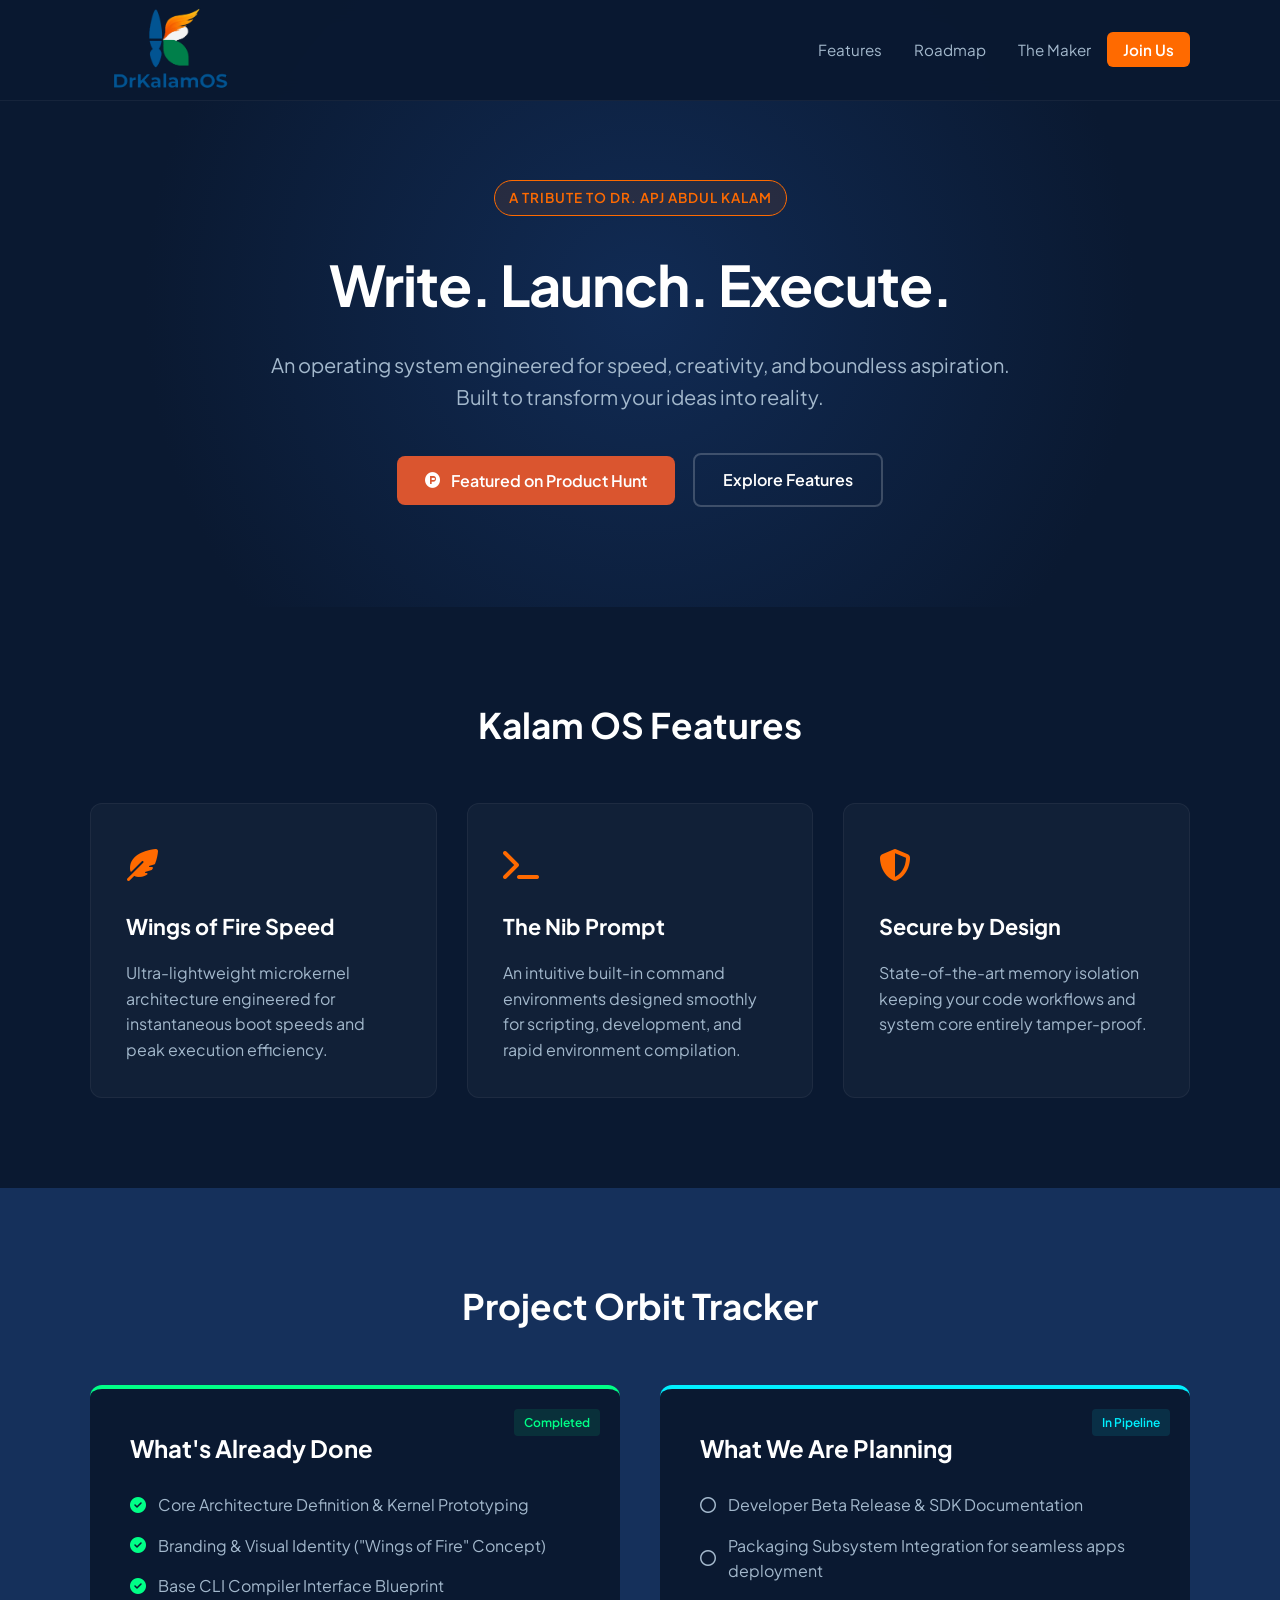
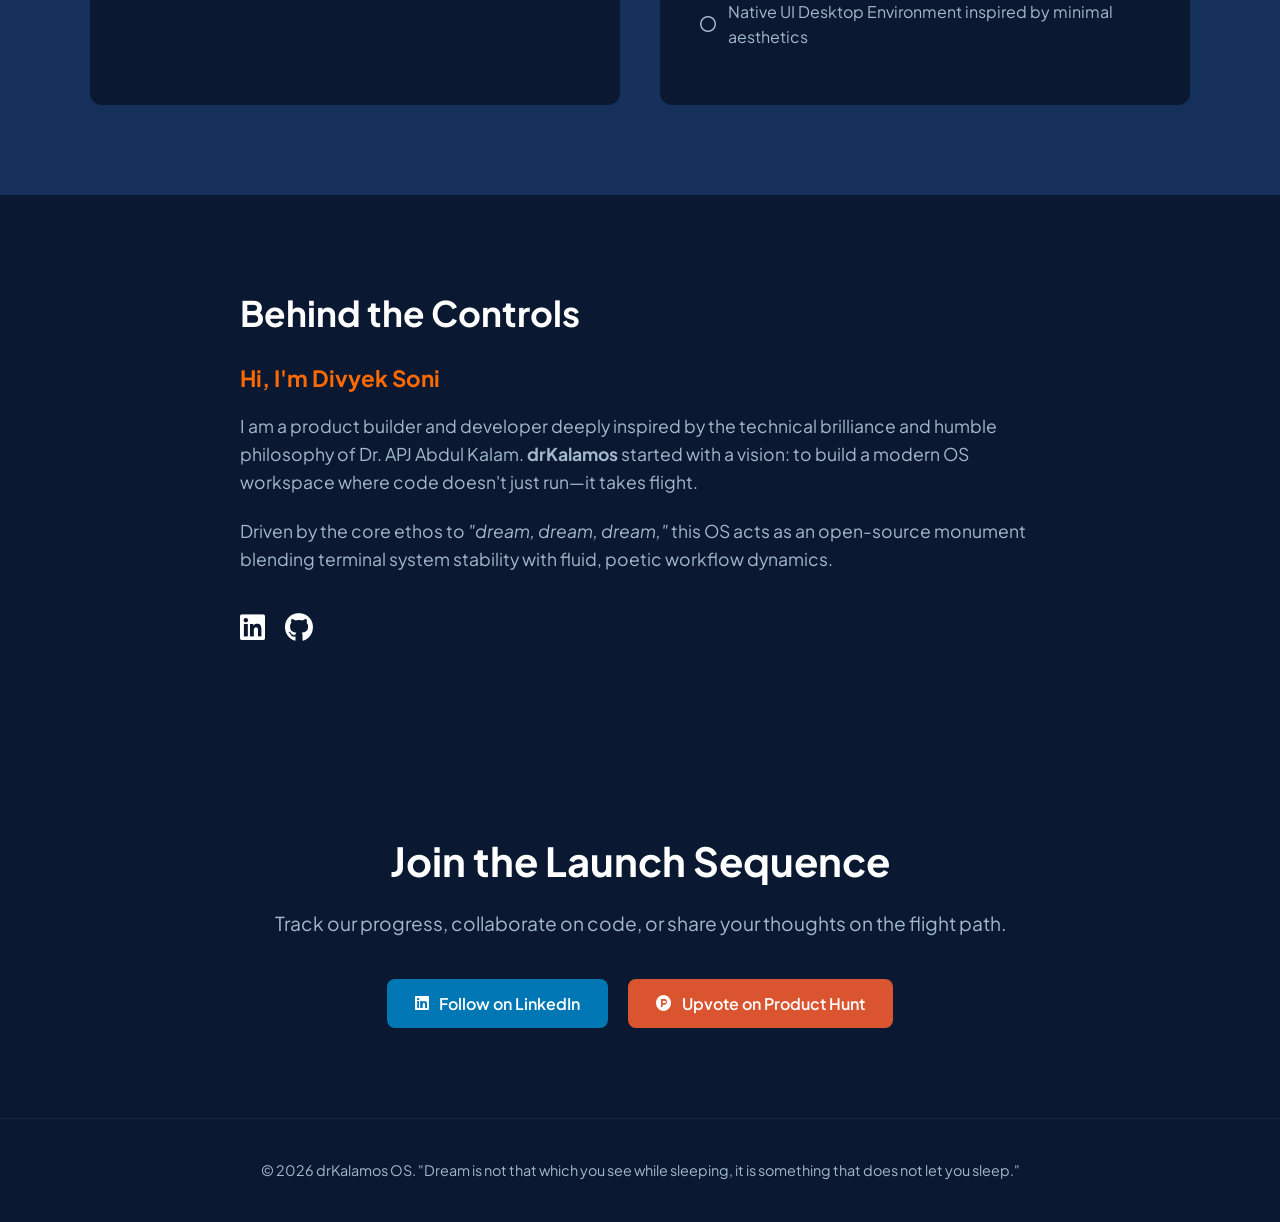
==== index.html @ 5b9e9593 "Site updates" ====
<!DOCTYPE html>
<html lang="en">
<head>
    <meta charset="UTF-8">
    <meta name="viewport" content="width=device-width, initial-scale=1.0">
    <title>drKalamos | Wings of Fire – The OS</title>
    <link rel="stylesheet" href="style.css">
    <!-- Font Awesome for social/platform icons -->
    <link rel="stylesheet" href="https://cdnjs.cloudflare.com/ajax/libs/font-awesome/6.4.0/css/all.min.css">
</head>
<body>

    <!-- Navigation -->
    <nav class="navbar">
        <div class="nav-container">
            <!-- Updated to use logo.png image source -->
            <a href="#" class="logo-link">
                <img src="logo.png" alt="drKalamos Logo" class="nav-logo">
            </a>
            <button class="menu-toggle" id="mobile-menu">
                <span class="bar"></span>
                <span class="bar"></span>
                <span class="bar text-white"></span>
            </button>
            <ul class="nav-links">
                <li><a href="#features">Features</a></li>
                <li><a href="#roadmap">Roadmap</a></li>
                <li><a href="#about">The Maker</a></li>
                <li><a href="#community" class="nav-btn">Join Us</a></li>
            </ul>
        </div>
    </nav>

    <!-- Navigation
    <nav class="navbar">
        <div class="nav-container">
            <a href="#" class="logo">dr<span>K</span>alamos</a>
            <button class="menu-toggle" id="mobile-menu">
                <span class="bar"></span>
                <span class="bar"></span>
                <span class="bar"></span>
            </button>
            <ul class="nav-links">
                <li><a href="#features">Features</a></li>
                <li><a href="#roadmap">Roadmap</a></li>
                <li><a href="#about">The Maker</a></li>
                <li><a href="#community" class="nav-btn">Join Us</a></li>
            </ul>
        </div>
    </nav> -->

    <!-- Hero Section -->
    <header class="hero">
        <div class="hero-container">
            <div class="hero-badge">A Tribute to Dr. APJ Abdul Kalam</div>
            <h1>Write. Launch. Execute.</h1>
            <p class="tagline">An operating system engineered for speed, creativity, and boundless aspiration. Built to transform your ideas into reality.</p>
            <div class="hero-cta">
                <a href="https://www.producthunt.com" target="_blank" class="btn btn-ph"><i class="fab fa-product-hunt"></i> Featured on Product Hunt</a>
                <a href="#features" class="btn btn-outline">Explore Features</a>
            </div>
        </div>
    </header>

    <!-- Features Section -->
    <section id="features" class="section">
        <div class="container">
            <h2 class="section-title">Kalam OS Features</h2>
            <div class="grid">
                <div class="card feature-card">
                    <div class="card-icon"><i class="fas fa-feather-alt"></i></div>
                    <h3>Wings of Fire Speed</h3>
                    <p>Ultra-lightweight microkernel architecture engineered for instantaneous boot speeds and peak execution efficiency.</p>
                </div>
                <div class="card feature-card">
                    <div class="card-icon"><i class="fas fa-terminal"></i></div>
                    <h3>The Nib Prompt</h3>
                    <p>An intuitive built-in command environments designed smoothly for scripting, development, and rapid environment compilation.</p>
                </div>
                <div class="card feature-card">
                    <div class="card-icon"><i class="fas fa-shield-alt"></i></div>
                    <h3>Secure by Design</h3>
                    <p>State-of-the-art memory isolation keeping your code workflows and system core entirely tamper-proof.</p>
                </div>
            </div>
        </div>
    </section>

    <!-- Roadmap / Progress Section -->
    <section id="roadmap" class="section bg-light">
        <div class="container">
            <h2 class="section-title">Project Orbit Tracker</h2>
            <div class="roadmap-wrapper">
                
                <div class="roadmap-box ready">
                    <span class="status-badge status-done">Completed</span>
                    <h3>What's Already Done</h3>
                    <ul>
                        <li><i class="fas fa-check-circle"></i> Core Architecture Definition & Kernel Prototyping</li>
                        <li><i class="fas fa-check-circle"></i> Branding & Visual Identity ("Wings of Fire" Concept)</li>
                        <li><i class="fas fa-check-circle"></i> Base CLI Compiler Interface Blueprint</li>
                    </ul>
                </div>

                <div class="roadmap-box planning">
                    <span class="status-badge status-next">In Pipeline</span>
                    <h3>What We Are Planning</h3>
                    <ul>
                        <li><i class="far fa-circle"></i> Developer Beta Release & SDK Documentation</li>
                        <li><i class="far fa-circle"></i> Packaging Subsystem Integration for seamless apps deployment</li>
                        <li><i class="far fa-circle"></i> Native UI Desktop Environment inspired by minimal aesthetics</li>
                    </ul>
                </div>

            </div>
        </div>
    </section>

    <!-- About Maker Section -->
    <section id="about" class="section">
        <div class="container">
            <div class="about-grid">
                <div class="about-text">
                    <h2 class="section-title left-align">Behind the Controls</h2>
                    <h3>Hi, I'm Divyek Soni</h3>
                    <p>I am a product builder and developer deeply inspired by the technical brilliance and humble philosophy of Dr. APJ Abdul Kalam. <strong>drKalamos</strong> started with a vision: to build a modern OS workspace where code doesn't just run—it takes flight.</p>
                    <p>Driven by the core ethos to <em>"dream, dream, dream,"</em> this OS acts as an open-source monument blending terminal system stability with fluid, poetic workflow dynamics.</p>
                    <div class="social-links">
                        <a href="https://linkedin.com" target="_blank" aria-label="LinkedIn"><i class="fab fa-linkedin"></i></a>
                        <a href="https://github.com" target="_blank" aria-label="GitHub"><i class="fab fa-github"></i></a>
                    </div>
                </div>
            </div>
        </div>
    </section>

    <!-- Community Grid / Footer Connect -->
    <section id="community" class="section connect-section">
        <div class="container text-center">
            <h2>Join the Launch Sequence</h2>
            <p>Track our progress, collaborate on code, or share your thoughts on the flight path.</p>
            <div class="final-links">
                <a href="https://linkedin.com" target="_blank" class="btn btn-li"><i class="fab fa-linkedin"></i> Follow on LinkedIn</a>
                <a href="https://www.producthunt.com" target="_blank" class="btn btn-ph"><i class="fab fa-product-hunt"></i> Upvote on Product Hunt</a>
            </div>
        </div>
    </section>

    <!-- Footer -->
    <footer class="footer">
        <p>&copy; 2026 drKalamos OS. "Dream is not that which you see while sleeping, it is something that does not let you sleep."</p>
    </footer>

    <script src="script.js"></script>
</body>
</html>
---- style.css ----
/* Color Palette & Font Settings */
@import url('https://fonts.googleapis.com/css2?family=IBM+Plex+Mono:wght@400;500;600&family=Plus+Jakarta+Sans:wght@400;600;700&display=swap');

:root {
    --bg-space: #0A1931;
    --bg-light: #15305B;
    --text-white: #FFFFFF;
    --text-muted: #A3B8CC;
    --brand-fire: #FF6A00;
    --accent-blue: #00F0FF;
    --font-sans: 'Plus Jakarta Sans', sans-serif;
    --font-mono: 'IBM Plex Mono', monospace;
}

* {
    margin: 0;
    padding: 0;
    box-sizing: border-box;
}

html {
    scroll-behavior: smooth;
}

body {
    font-family: var(--font-sans);
    background-color: var(--bg-space);
    color: var(--text-white);
    line-height: 1.6;
}

.container {
    max-width: 1140px;
    margin: 0 auto;
    padding: 0 20px;
}

/* Navbar styles */
.navbar {
    background-color: rgba(10, 25, 49, 0.95);
    position: fixed;
    width: 100%;
    top: 0;
    z-index: 1000;
    border-bottom: 1px solid rgba(255, 255, 255, 0.05);
    backdrop-filter: blur(10px);
}

.nav-container {
    display: flex;
    justify-content: space-between;
    align-items: center;
    height: 70px;
    max-width: 1140px;
    margin: 0 auto;
    padding: 0 20px;
}

.logo {
    font-family: var(--font-mono);
    font-size: 1.4rem;
    font-weight: 700;
    color: var(--text-white);
    text-decoration: none;
}

.logo span {
    color: var(--brand-fire);
}

.nav-links {
    display: flex;
    list-style: none;
    align-items: center;
}

.nav-links li a {
    color: var(--text-muted);
    text-decoration: none;
    padding: 8px 16px;
    font-size: 0.95rem;
    transition: color 0.3s;
}

.nav-links li a:hover {
    color: var(--brand-fire);
}

.nav-btn {
    background-color: var(--brand-fire);
    color: var(--text-white) !important;
    border-radius: 6px;
    font-weight: 600;
}

.nav-btn:hover {
    background-color: #e05d00;
}

/* Menu Toggle Button for Mobile */
.menu-toggle {
    display: none;
    flex-direction: column;
    cursor: pointer;
    background: transparent;
    border: none;
}

.menu-toggle .bar {
    width: 25px;
    height: 3px;
    background-color: var(--text-white);
    margin: 4px 0;
    transition: 0.4s;
}

/* Hero Section */
.hero {
    padding: 160px 0 100px 0;
    text-align: center;
    background: radial-gradient(circle at center, #112B54 0%, #0A1931 70%);
}

.hero-container {
    max-width: 800px;
    margin: 0 auto;
    padding: 0 20px;
}

.hero-badge {
    display: inline-block;
    padding: 6px 14px;
    background-color: rgba(255, 106, 0, 0.1);
    border: 1px solid var(--brand-fire);
    color: var(--brand-fire);
    border-radius: 20px;
    font-size: 0.85rem;
    font-weight: 600;
    margin-bottom: 24px;
    text-transform: uppercase;
    letter-spacing: 1px;
}

.hero h1 {
    font-size: 3.5rem;
    font-weight: 700;
    margin-bottom: 20px;
    letter-spacing: -1px;
}

.hero .tagline {
    font-size: 1.25rem;
    color: var(--text-muted);
    margin-bottom: 40px;
}

/* Buttons */
.btn {
    display: inline-flex;
    align-items: center;
    gap: 10px;
    padding: 12px 28px;
    border-radius: 8px;
    font-weight: 600;
    text-decoration: none;
    font-size: 1rem;
    transition: all 0.3s;
}

.btn-ph {
    background-color: #DA552F;
    color: white;
}

.btn-ph:hover {
    background-color: #bd4422;
}

.btn-li {
    background-color: #0077B5;
    color: white;
}

.btn-li:hover {
    background-color: #005987;
}

.btn-outline {
    border: 2px solid rgba(255, 255, 255, 0.2);
    color: var(--text-white);
    margin-left: 15px;
}

.btn-outline:hover {
    border-color: var(--text-white);
    background-color: rgba(255, 255, 255, 0.05);
}

/* Grid layout & General Sections */
.section {
    padding: 90px 0;
}

.bg-light {
    background-color: var(--bg-light);
}

.section-title {
    font-size: 2.2rem;
    text-align: center;
    margin-bottom: 50px;
    font-weight: 700;
}

.section-title.left-align {
    text-align: left;
    margin-bottom: 20px;
}

.grid {
    display: grid;
    grid-template-columns: repeat(auto-fit, minmax(300px, 1fr));
    gap: 30px;
}

.card {
    background-color: rgba(255, 255, 255, 0.03);
    border: 1px solid rgba(255, 255, 255, 0.05);
    padding: 35px;
    border-radius: 12px;
    transition: transform 0.3s, border-color 0.3s;
}

.card:hover {
    transform: translateY(-5px);
    border-color: var(--brand-fire);
}

.card-icon {
    font-size: 2rem;
    color: var(--brand-fire);
    margin-bottom: 20px;
}

.card h3 {
    margin-bottom: 15px;
    font-size: 1.35rem;
}

.card p {
    color: var(--text-muted);
}

/* Roadmap Grid Customization */
.roadmap-wrapper {
    display: grid;
    grid-template-columns: 1fr 1fr;
    gap: 40px;
}

.roadmap-box {
    background-color: var(--bg-space);
    padding: 40px;
    border-radius: 12px;
    position: relative;
    border-top: 4px solid #fff;
}

.roadmap-box.ready { border-top-color: #00FF87; }
.roadmap-box.planning { border-top-color: var(--accent-blue); }

.status-badge {
    position: absolute;
    top: 20px;
    right: 20px;
    font-size: 0.75rem;
    padding: 4px 10px;
    border-radius: 4px;
    font-weight: 600;
}

.status-done { background-color: rgba(0, 255, 135, 0.1); color: #00FF87; }
.status-next { background-color: rgba(0, 240, 255, 0.1); color: var(--accent-blue); }

.roadmap-box h3 {
    margin-bottom: 25px;
    font-size: 1.5rem;
}

.roadmap-box ul {
    list-style: none;
}

.roadmap-box ul li {
    margin-bottom: 15px;
    display: flex;
    align-items: center;
    gap: 12px;
    color: var(--text-muted);
}

.roadmap-box ul li i.fa-check-circle { color: #00FF87; }

/* About Section Profile Integration */
.about-grid {
    display: grid;
    grid-template-columns: 1fr;
    gap: 50px;
    align-items: center;
    max-width: 800px;
    margin: 0 auto;
}

.about-text h3 {
    color: var(--brand-fire);
    margin-bottom: 15px;
    font-size: 1.4rem;
}

.about-text p {
    color: var(--text-muted);
    margin-bottom: 20px;
    font-size: 1.1rem;
}

.social-links {
    display: flex;
    gap: 20px;
    margin-top: 30px;
}

.social-links a {
    color: var(--text-white);
    font-size: 1.8rem;
    transition: color 0.3s;
}

.social-links a:hover {
    color: var(--brand-fire);
}

/* Call to Action Links */
.connect-section h2 { font-size: 2.5rem; margin-bottom: 15px; }
.connect-section p { color: var(--text-muted); margin-bottom: 40px; font-size: 1.2rem; }
.final-links { display: flex; justify-content: center; gap: 20px; }
.text-center { text-align: center; }

/* Footer */
.footer {
    padding: 40px 20px;
    text-align: center;
    border-top: 1px solid rgba(255, 255, 255, 0.05);
    font-size: 0.9rem;
    color: var(--text-muted);
}

Here are the updated `index.html` and `style.css` code snippets integrating `logo.png` into your navigation bar with the exact dimensions you requested ($160 \times 90$ pixels).

### 1. Updated `index.html` (Navbar Section)

Replace the `<nav>` section in your existing HTML file with this updated version containing the image link:

```html
    <!-- Navigation -->
    <nav class="navbar">
        <div class="nav-container">
            <!-- Updated to use logo.png image source -->
            <a href="#" class="logo-link">
                <img src="logo.png" alt="drKalamos Logo" class="nav-logo">
            </a>
            <button class="menu-toggle" id="mobile-menu">
                <span class="bar"></span>
                <span class="bar"></span>
                <span class="bar text-white"></span>
            </button>
            <ul class="nav-links">
                <li><a href="#features">Features</a></li>
                <li><a href="#roadmap">Roadmap</a></li>
                <li><a href="#about">The Maker</a></li>
                <li><a href="#community" class="nav-btn">Join Us</a></li>
            </ul>
        </div>
    </nav>

/* Navbar & Updated Logo Styles */
.navbar {
    background-color: rgba(10, 25, 49, 0.95);
    position: fixed;
    width: 100%;
    top: 0;
    z-index: 1000;
    border-bottom: 1px solid rgba(255, 255, 255, 0.05);
    backdrop-filter: blur(10px);
}

.nav-container {
    display: flex;
    justify-content: space-between;
    align-items: center;
    height: 100px; /* Slight height increase to cleanly accommodate the 90px tall logo */
    max-width: 1140px;
    margin: 0 auto;
    padding: 0 20px;
}

.logo-link {
    display: flex;
    align-items: center;
    text-decoration: none;
}

/* Explicit 160x90 dimensions for your brand assets */
.nav-logo {
    width: 160px;
    height: 90px;
    object-fit: contain; /* Prevents stretching and preserves original proportions */
}

/* Adjusted Hero Section Top Padding to account for the updated navbar height */
.hero {
    padding: 180px 0 100px 0;
    text-align: center;
    background: radial-gradient(circle at center, #112B54 0%, #0A1931 70%);
}

/* Responsive Navbar Adjustments for Mobile devices */
@media (max-width: 768px) {
    .nav-links {
        top: 100px; /* Aligns dropdown seamlessly with the bottom of the larger navbar */
        height: calc(100vh - 100px);
    }
}

/* RESPONSIVE DESIGN - MEDIA QUERIES */
@media (max-width: 768px) {
    .menu-toggle {
        display: flex;
    }

    .nav-links {
        position: fixed;
        left: -100%;
        top: 70px;
        flex-direction: column;
        background-color: var(--bg-space);
        width: 100%;
        height: calc(100vh - 70px);
        transition: 0.3s;
        padding: 40px 0;
        border-top: 1px solid rgba(255, 255, 255, 0.05);
    }

    .nav-links.active {
        left: 0;
    }

    .nav-links li {
        margin: 15px 0;
    }

    .hero h1 {
        font-size: 2.4rem;
    }

    .hero-cta {
        display: flex;
        flex-direction: column;
        gap: 15px;
        align-items: center;
    }

    .btn-outline {
        margin-left: 0;
        width: 100%;
        max-width: 290px;
        justify-content: center;
    }
    
    .btn-ph, .btn-li { width: 100%; max-width: 290px; justify-content: center;}

    .roadmap-wrapper {
        grid-template-columns: 1fr;
    }

    .final-links {
        flex-direction: column;
        align-items: center;
    }
}
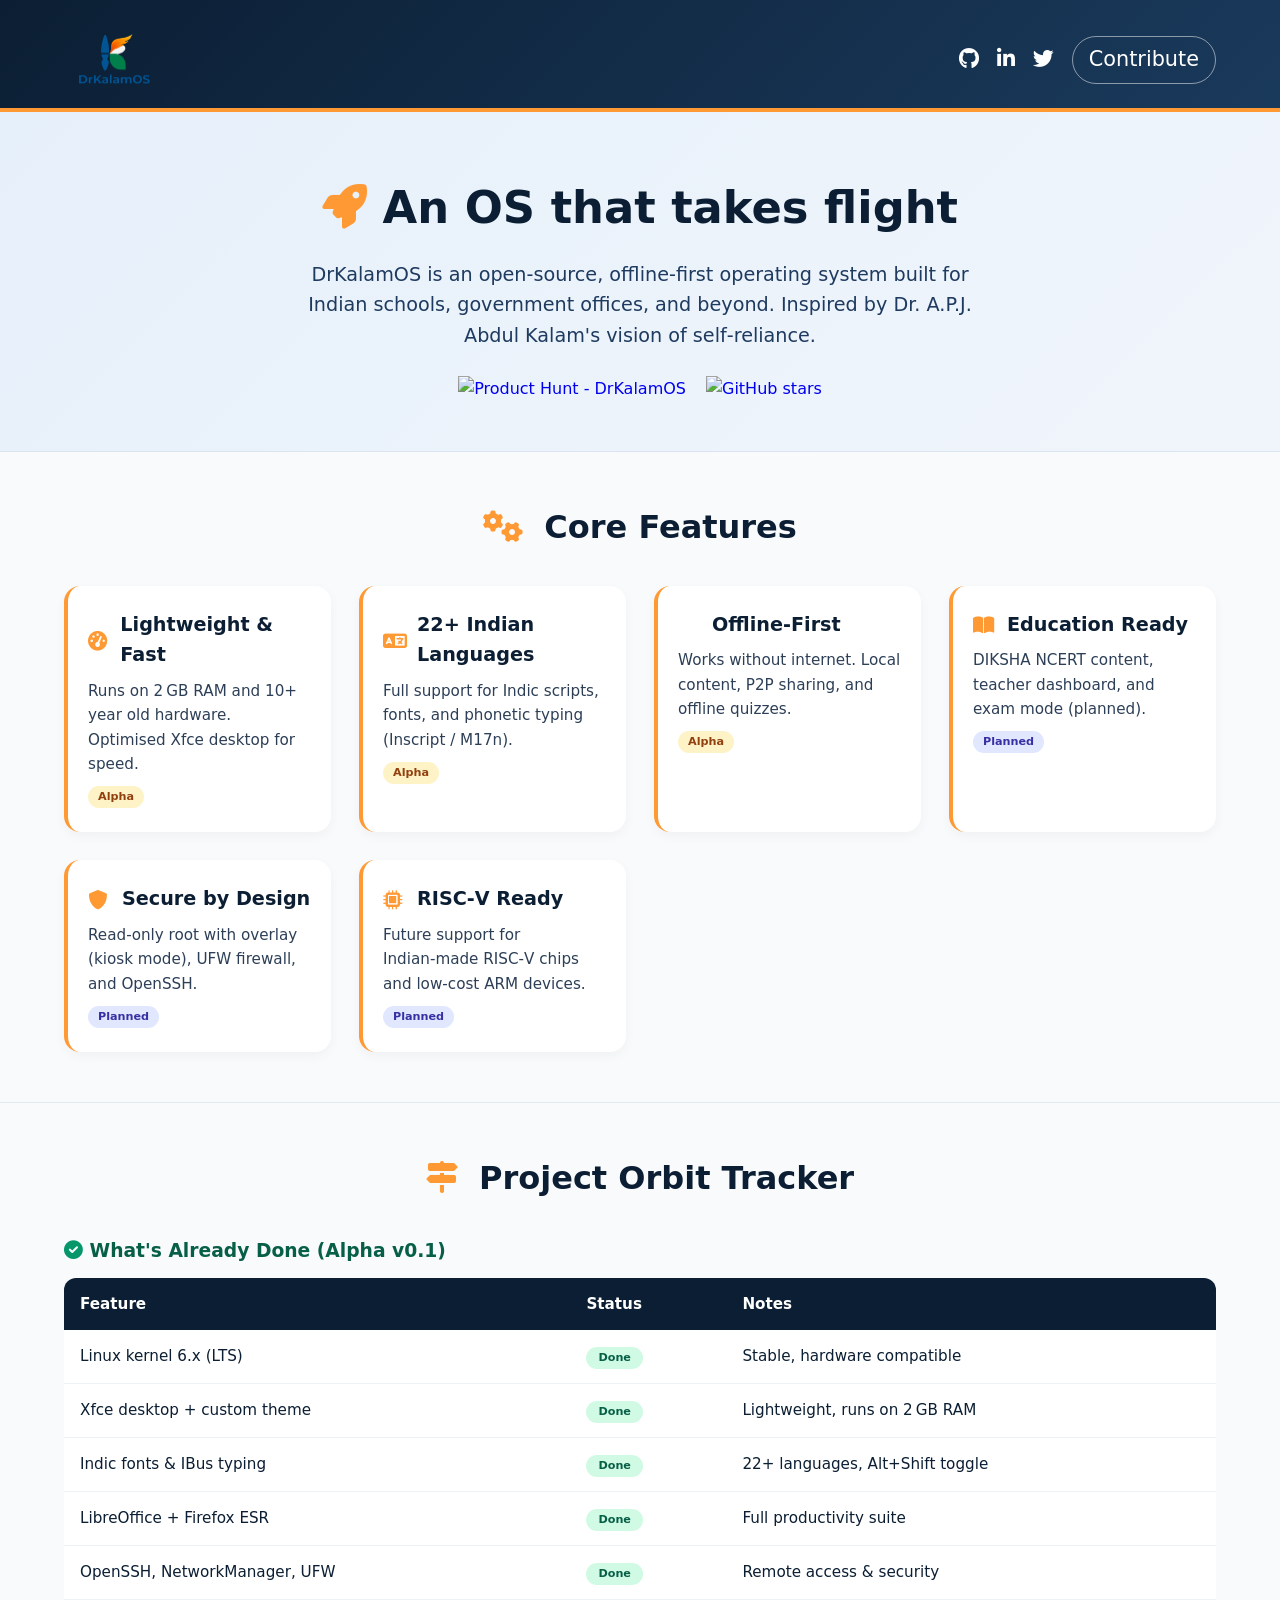
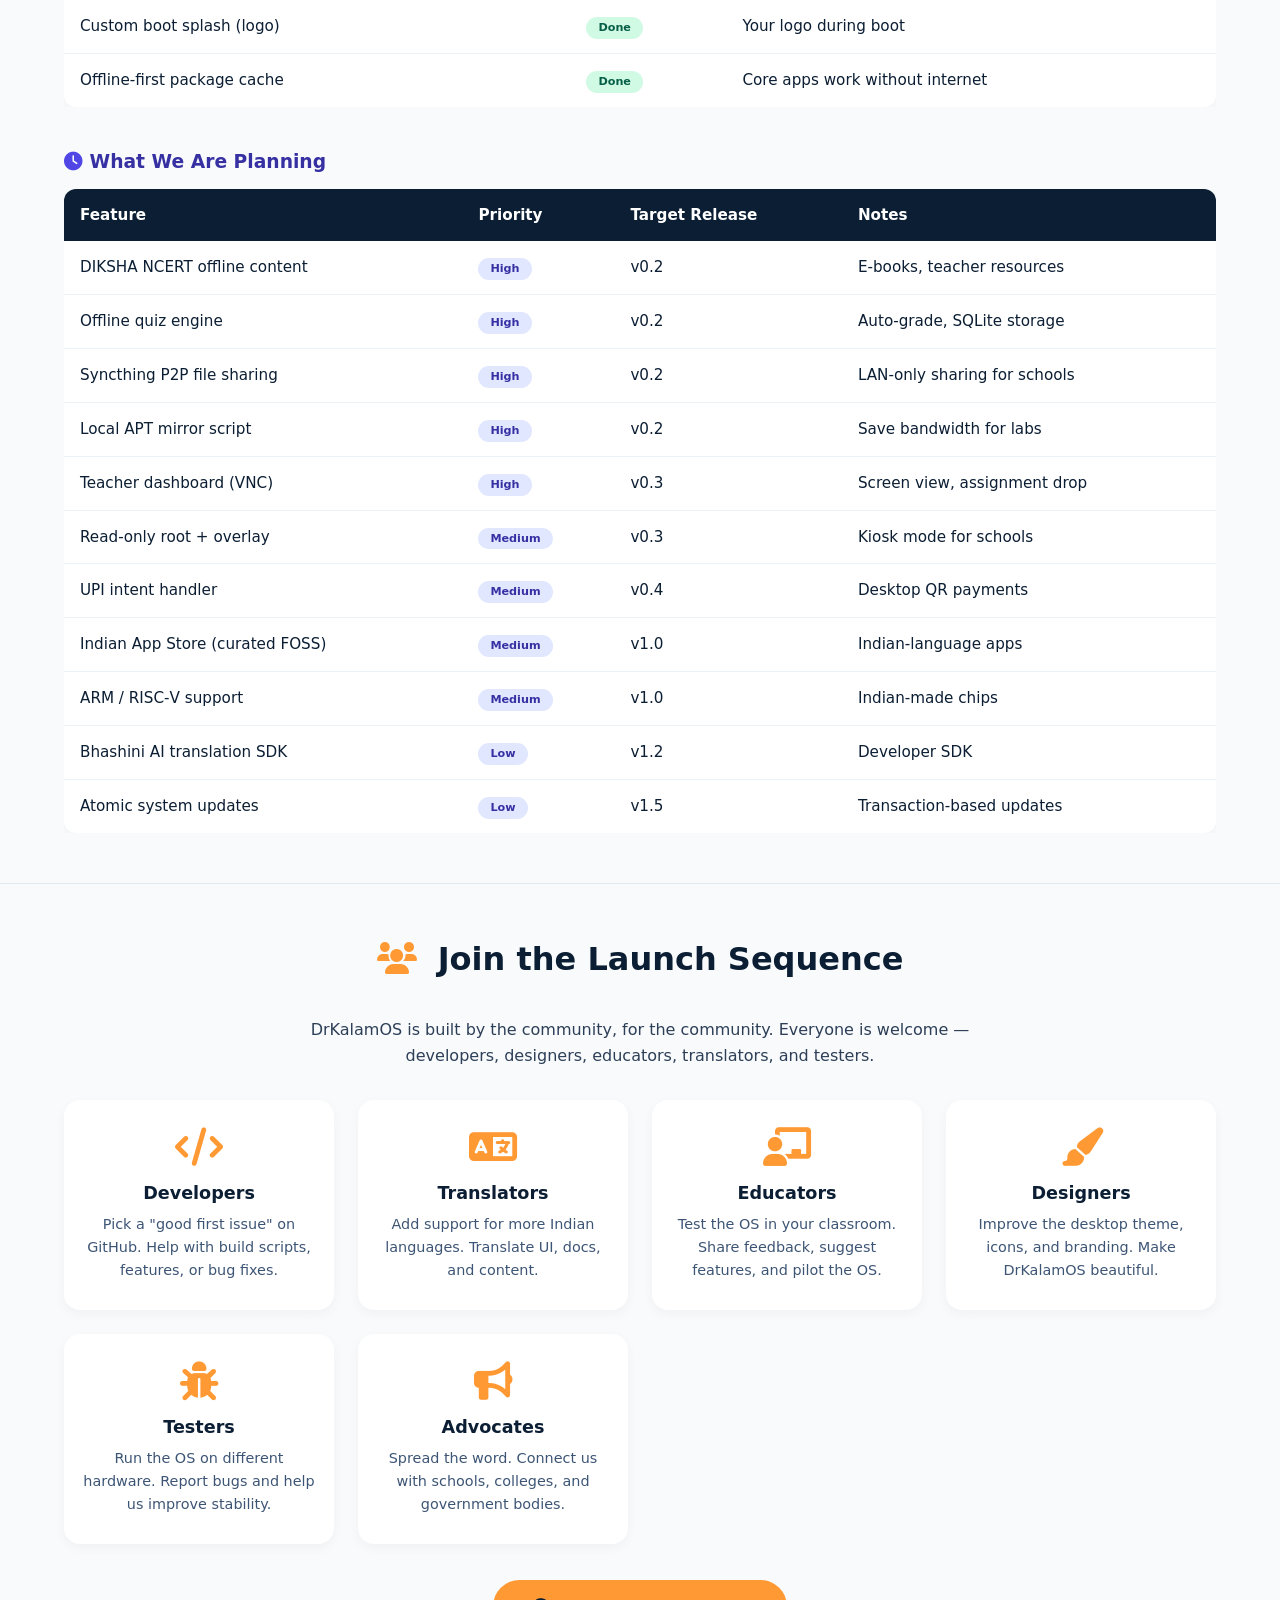
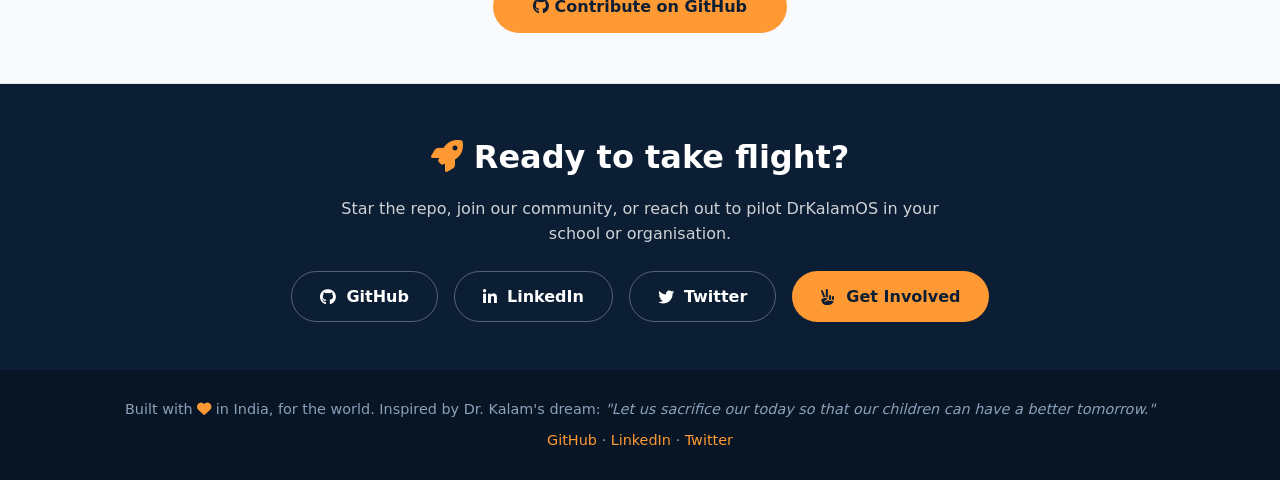
==== commit 9ed32266: "Update site" ====
--- a/index.html
+++ b/index.html
@@ -1,156 +1,574 @@
 <!DOCTYPE html>
 <html lang="en">
 <head>
-    <meta charset="UTF-8">
-    <meta name="viewport" content="width=device-width, initial-scale=1.0">
-    <title>drKalamos | Wings of Fire – The OS</title>
-    <link rel="stylesheet" href="style.css">
-    <!-- Font Awesome for social/platform icons -->
-    <link rel="stylesheet" href="https://cdnjs.cloudflare.com/ajax/libs/font-awesome/6.4.0/css/all.min.css">
+    <meta charset="UTF-8" />
+    <meta name="viewport" content="width=device-width, initial-scale=1.0" />
+    <title>DrKalamOS – Open Source OS for India</title>
+    <!-- Font Awesome for Icons -->
+    <link rel="stylesheet" href="https://cdnjs.cloudflare.com/ajax/libs/font-awesome/6.0.0-beta3/css/all.min.css" />
+    <style>
+        /* ── Reset & Base ── */
+        * {
+            margin: 0;
+            padding: 0;
+            box-sizing: border-box;
+        }
+        body {
+            font-family: 'Segoe UI', Roboto, system-ui, sans-serif;
+            background: #f8fafc;
+            color: #0b1e33;
+            line-height: 1.6;
+        }
+        .container {
+            max-width: 1200px;
+            margin: 0 auto;
+            padding: 0 24px;
+        }
+
+        /* ── Header ── */
+        header {
+            background: linear-gradient(135deg, #0b1e33 0%, #1a3a5c 100%);
+            color: #fff;
+            padding: 32px 0 20px;
+            border-bottom: 4px solid #ff9933;
+        }
+        .header-flex {
+            display: flex;
+            align-items: center;
+            justify-content: space-between;
+            flex-wrap: wrap;
+            gap: 16px;
+        }
+        .logo-area {
+            display: flex;
+            align-items: center;
+            gap: 16px;
+        }
+        .logo-area img {
+            height: 56px;
+            width: auto;
+        }
+        .logo-area h1 {
+            font-size: 2rem;
+            font-weight: 700;
+            letter-spacing: -0.5px;
+        }
+        .logo-area h1 span {
+            color: #ff9933;
+        }
+        .tagline {
+            font-size: 1rem;
+            opacity: 0.85;
+            margin-top: 4px;
+        }
+        .header-links {
+            display: flex;
+            align-items: center;
+            gap: 18px;
+            flex-wrap: wrap;
+        }
+        .header-links a {
+            color: #fff;
+            font-size: 1.3rem;
+            transition: color 0.2s;
+        }
+        .header-links a:hover {
+            color: #ff9933;
+        }
+        .btn-outline-light {
+            border: 1.5px solid rgba(255, 255, 255, 0.5);
+            padding: 6px 16px;
+            border-radius: 30px;
+            font-size: 0.9rem;
+            color: #fff;
+            text-decoration: none;
+            transition: 0.2s;
+        }
+        .btn-outline-light:hover {
+            background: #ff9933;
+            border-color: #ff9933;
+            color: #0b1e33;
+        }
+
+        /* ── Hero ── */
+        .hero {
+            background: linear-gradient(135deg, #e6f0fa 0%, #f0f5fb 100%);
+            padding: 60px 0 50px;
+            text-align: center;
+            border-bottom: 1px solid #dce5ef;
+        }
+        .hero h2 {
+            font-size: 2.8rem;
+            font-weight: 700;
+            color: #0b1e33;
+        }
+        .hero h2 i {
+            color: #ff9933;
+        }
+        .hero p {
+            font-size: 1.2rem;
+            max-width: 700px;
+            margin: 16px auto 24px;
+            color: #1e3a5f;
+        }
+        .hero-badges {
+            display: flex;
+            justify-content: center;
+            flex-wrap: wrap;
+            gap: 20px;
+            margin-top: 20px;
+        }
+
+        /* ── Sections ── */
+        section {
+            padding: 50px 0;
+            border-bottom: 1px solid #e2e8f0;
+        }
+        section:last-of-type {
+            border-bottom: none;
+        }
+        .section-title {
+            font-size: 2rem;
+            font-weight: 700;
+            margin-bottom: 32px;
+            text-align: center;
+            color: #0b1e33;
+        }
+        .section-title i {
+            color: #ff9933;
+            margin-right: 10px;
+        }
+
+        /* ── Feature Cards ── */
+        .feature-grid {
+            display: grid;
+            grid-template-columns: repeat(auto-fit, minmax(240px, 1fr));
+            gap: 28px;
+        }
+        .feature-card {
+            background: #fff;
+            border-radius: 16px;
+            padding: 24px 20px;
+            box-shadow: 0 4px 12px rgba(0, 0, 0, 0.04);
+            border-left: 4px solid #ff9933;
+            transition: transform 0.15s;
+        }
+        .feature-card:hover {
+            transform: translateY(-3px);
+        }
+        .feature-card h3 {
+            font-size: 1.2rem;
+            margin-bottom: 8px;
+            display: flex;
+            align-items: center;
+            gap: 10px;
+        }
+        .feature-card h3 i {
+            color: #ff9933;
+            width: 24px;
+        }
+        .feature-card p {
+            color: #2d3f57;
+            font-size: 0.95rem;
+        }
+        .feature-card .badge-status {
+            display: inline-block;
+            font-size: 0.7rem;
+            font-weight: 600;
+            padding: 2px 10px;
+            border-radius: 30px;
+            background: #d1fae5;
+            color: #065f46;
+            margin-top: 10px;
+        }
+        .feature-card .badge-status.alpha {
+            background: #fef3c7;
+            color: #92400e;
+        }
+        .feature-card .badge-status.plan {
+            background: #e0e7ff;
+            color: #3730a3;
+        }
+
+        /* ── Status Tables ── */
+        .status-table-wrap {
+            overflow-x: auto;
+        }
+        .status-table {
+            width: 100%;
+            border-collapse: collapse;
+            font-size: 0.95rem;
+            background: #fff;
+            border-radius: 12px;
+            overflow: hidden;
+            box-shadow: 0 2px 8px rgba(0, 0, 0, 0.04);
+        }
+        .status-table th {
+            background: #0b1e33;
+            color: #fff;
+            padding: 14px 16px;
+            text-align: left;
+            font-weight: 600;
+        }
+        .status-table td {
+            padding: 14px 16px;
+            border-bottom: 1px solid #edf2f7;
+            vertical-align: top;
+        }
+        .status-table tr:last-child td {
+            border-bottom: none;
+        }
+        .status-table .tag {
+            display: inline-block;
+            font-size: 0.7rem;
+            font-weight: 600;
+            padding: 2px 12px;
+            border-radius: 30px;
+        }
+        .tag-done {
+            background: #d1fae5;
+            color: #065f46;
+        }
+        .tag-plan {
+            background: #e0e7ff;
+            color: #3730a3;
+        }
+        .tag-alpha {
+            background: #fef3c7;
+            color: #92400e;
+        }
+
+        /* ── Contribute ── */
+        .contribute-grid {
+            display: grid;
+            grid-template-columns: repeat(auto-fit, minmax(220px, 1fr));
+            gap: 24px;
+            text-align: center;
+        }
+        .contribute-card {
+            background: #fff;
+            border-radius: 16px;
+            padding: 28px 16px;
+            box-shadow: 0 4px 12px rgba(0, 0, 0, 0.04);
+        }
+        .contribute-card i {
+            font-size: 2.4rem;
+            color: #ff9933;
+            margin-bottom: 12px;
+        }
+        .contribute-card h4 {
+            font-size: 1.1rem;
+            margin-bottom: 6px;
+        }
+        .contribute-card p {
+            font-size: 0.9rem;
+            color: #3d5575;
+        }
+
+        /* ── CTA / Footer ── */
+        .cta-section {
+            background: #0b1e33;
+            color: #fff;
+            text-align: center;
+            padding: 48px 0;
+        }
+        .cta-section h2 {
+            font-size: 2rem;
+            margin-bottom: 12px;
+        }
+        .cta-section p {
+            opacity: 0.8;
+            max-width: 600px;
+            margin: 0 auto 24px;
+        }
+        .cta-buttons {
+            display: flex;
+            justify-content: center;
+            flex-wrap: wrap;
+            gap: 16px;
+        }
+        .cta-buttons a {
+            display: inline-flex;
+            align-items: center;
+            gap: 10px;
+            padding: 12px 28px;
+            border-radius: 40px;
+            font-weight: 600;
+            text-decoration: none;
+            transition: 0.2s;
+        }
+        .btn-ghost {
+            background: transparent;
+            border: 1.5px solid rgba(255, 255, 255, 0.3);
+            color: #fff;
+        }
+        .btn-ghost:hover {
+            background: rgba(255, 255, 255, 0.08);
+            border-color: #ff9933;
+        }
+        .btn-primary {
+            background: #ff9933;
+            color: #0b1e33;
+        }
+        .btn-primary:hover {
+            background: #e68a2e;
+            transform: scale(1.02);
+        }
+
+        footer {
+            background: #071524;
+            color: #8ba0b9;
+            text-align: center;
+            padding: 28px 0;
+            font-size: 0.9rem;
+        }
+        footer a {
+            color: #ff9933;
+            text-decoration: none;
+        }
+
+        /* ── Responsive ── */
+        @media (max-width: 768px) {
+            .header-flex {
+                flex-direction: column;
+                align-items: start;
+            }
+            .hero h2 {
+                font-size: 2rem;
+            }
+            .section-title {
+                font-size: 1.6rem;
+            }
+            .status-table th,
+            .status-table td {
+                padding: 10px 12px;
+                font-size: 0.85rem;
+            }
+            .logo-area h1 {
+                font-size: 1.5rem;
+            }
+        }
+    </style>
 </head>
 <body>
 
-    <!-- Navigation -->
-    <nav class="navbar">
-        <div class="nav-container">
-            <!-- Updated to use logo.png image source -->
-            <a href="#" class="logo-link">
-                <img src="logo.png" alt="drKalamos Logo" class="nav-logo">
-            </a>
-            <button class="menu-toggle" id="mobile-menu">
-                <span class="bar"></span>
-                <span class="bar"></span>
-                <span class="bar text-white"></span>
-            </button>
-            <ul class="nav-links">
-                <li><a href="#features">Features</a></li>
-                <li><a href="#roadmap">Roadmap</a></li>
-                <li><a href="#about">The Maker</a></li>
-                <li><a href="#community" class="nav-btn">Join Us</a></li>
-            </ul>
-        </div>
-    </nav>
-
-    <!-- Navigation
-    <nav class="navbar">
-        <div class="nav-container">
-            <a href="#" class="logo">dr<span>K</span>alamos</a>
-            <button class="menu-toggle" id="mobile-menu">
-                <span class="bar"></span>
-                <span class="bar"></span>
-                <span class="bar"></span>
-            </button>
-            <ul class="nav-links">
-                <li><a href="#features">Features</a></li>
-                <li><a href="#roadmap">Roadmap</a></li>
-                <li><a href="#about">The Maker</a></li>
-                <li><a href="#community" class="nav-btn">Join Us</a></li>
-            </ul>
-        </div>
-    </nav> -->
-
-    <!-- Hero Section -->
-    <header class="hero">
-        <div class="hero-container">
-            <div class="hero-badge">A Tribute to Dr. APJ Abdul Kalam</div>
-            <h1>Write. Launch. Execute.</h1>
-            <p class="tagline">An operating system engineered for speed, creativity, and boundless aspiration. Built to transform your ideas into reality.</p>
-            <div class="hero-cta">
-                <a href="https://www.producthunt.com" target="_blank" class="btn btn-ph"><i class="fab fa-product-hunt"></i> Featured on Product Hunt</a>
-                <a href="#features" class="btn btn-outline">Explore Features</a>
+    <!-- ═══════ HEADER ═══════ -->
+    <header>
+        <div class="container header-flex">
+            <div class="logo-area">
+                <!-- Replace src with your actual logo file -->
+                <img src="logo.png" alt="DrKalamOS Logo" onerror="this.style.display='none'" />
+                <!-- <div>
+                    <h1>Dr<span>Kalam</span>OS</h1>
+                    <div class="tagline">Open Source · Offline-First · Made in India</div>
+                </div> -->
+            </div>
+            <div class="header-links">
+                <a href="https://github.com/divyekksoni/drkalam-os" target="_blank" aria-label="GitHub"><i class="fab fa-github"></i></a>
+                <a href="https://linkedin.com/company/drkalamos" target="_blank" aria-label="LinkedIn"><i class="fab fa-linkedin-in"></i></a>
+                <a href="https://twitter.com/DrKalamOS" target="_blank" aria-label="Twitter"><i class="fab fa-twitter"></i></a>
+                <a href="#contribute" class="btn-outline-light">Contribute</a>
             </div>
         </div>
     </header>
 
-    <!-- Features Section -->
-    <section id="features" class="section">
+    <!-- ═══════ HERO ═══════ -->
+    <section class="hero">
         <div class="container">
-            <h2 class="section-title">Kalam OS Features</h2>
-            <div class="grid">
-                <div class="card feature-card">
-                    <div class="card-icon"><i class="fas fa-feather-alt"></i></div>
-                    <h3>Wings of Fire Speed</h3>
-                    <p>Ultra-lightweight microkernel architecture engineered for instantaneous boot speeds and peak execution efficiency.</p>
-                </div>
-                <div class="card feature-card">
-                    <div class="card-icon"><i class="fas fa-terminal"></i></div>
-                    <h3>The Nib Prompt</h3>
-                    <p>An intuitive built-in command environments designed smoothly for scripting, development, and rapid environment compilation.</p>
-                </div>
-                <div class="card feature-card">
-                    <div class="card-icon"><i class="fas fa-shield-alt"></i></div>
-                    <h3>Secure by Design</h3>
-                    <p>State-of-the-art memory isolation keeping your code workflows and system core entirely tamper-proof.</p>
-                </div>
+            <h2><i class="fas fa-rocket"></i> An OS that takes flight</h2>
+            <p>
+                DrKalamOS is an open‑source, offline‑first operating system built for Indian schools,
+                government offices, and beyond. Inspired by Dr. A.P.J. Abdul Kalam's vision of self‑reliance.
+            </p>
+            <div class="hero-badges">
+                <!-- Product Hunt Upvote Button (replace data-id with your actual Product Hunt post ID) -->
+                <a href="https://www.producthunt.com/posts/drkalamos" target="_blank" style="display:inline-block; text-decoration:none;">
+                    <img src="https://api.producthunt.com/widgets/embed-image/v1/featured.svg?post_id=123456&theme=light" 
+                         alt="Product Hunt - DrKalamOS" style="width:200px; height:54px;" />
+                </a>
+                <!-- GitHub Star Button (replace YourOrg/DrKalamOS) -->
+                <a href="https://github.com/divyekksoni/drkalam-os" target="_blank" style="display:inline-block; text-decoration:none;">
+                    <img src="https://img.shields.io/github/stars/divyekksoni/drkalam-os?style=social&label=Star%20on%20GitHub" alt="GitHub stars" />
+                </a>
             </div>
         </div>
     </section>
 
-    <!-- Roadmap / Progress Section -->
-    <section id="roadmap" class="section bg-light">
+    <!-- ═══════ FEATURES ═══════ -->
+    <section id="features">
         <div class="container">
-            <h2 class="section-title">Project Orbit Tracker</h2>
-            <div class="roadmap-wrapper">
-                
-                <div class="roadmap-box ready">
-                    <span class="status-badge status-done">Completed</span>
-                    <h3>What's Already Done</h3>
-                    <ul>
-                        <li><i class="fas fa-check-circle"></i> Core Architecture Definition & Kernel Prototyping</li>
-                        <li><i class="fas fa-check-circle"></i> Branding & Visual Identity ("Wings of Fire" Concept)</li>
-                        <li><i class="fas fa-check-circle"></i> Base CLI Compiler Interface Blueprint</li>
-                    </ul>
-                </div>
-
-                <div class="roadmap-box planning">
-                    <span class="status-badge status-next">In Pipeline</span>
-                    <h3>What We Are Planning</h3>
-                    <ul>
-                        <li><i class="far fa-circle"></i> Developer Beta Release & SDK Documentation</li>
-                        <li><i class="far fa-circle"></i> Packaging Subsystem Integration for seamless apps deployment</li>
-                        <li><i class="far fa-circle"></i> Native UI Desktop Environment inspired by minimal aesthetics</li>
-                    </ul>
+            <h2 class="section-title"><i class="fas fa-cogs"></i> Core Features</h2>
+            <div class="feature-grid">
+
+                <div class="feature-card">
+                    <h3><i class="fas fa-tachometer-alt"></i> Lightweight & Fast</h3>
+                    <p>Runs on 2 GB RAM and 10+ year old hardware. Optimised Xfce desktop for speed.</p>
+                    <span class="badge-status alpha">Alpha</span>
+                </div>
+
+                <div class="feature-card">
+                    <h3><i class="fas fa-language"></i> 22+ Indian Languages</h3>
+                    <p>Full support for Indic scripts, fonts, and phonetic typing (Inscript / M17n).</p>
+                    <span class="badge-status alpha">Alpha</span>
+                </div>
+
+                <div class="feature-card">
+                    <h3><i class="fas fa-wifi-slash"></i> Offline-First</h3>
+                    <p>Works without internet. Local content, P2P sharing, and offline quizzes.</p>
+                    <span class="badge-status alpha">Alpha</span>
+                </div>
+
+                <div class="feature-card">
+                    <h3><i class="fas fa-book-open"></i> Education Ready</h3>
+                    <p>DIKSHA NCERT content, teacher dashboard, and exam mode (planned).</p>
+                    <span class="badge-status plan">Planned</span>
+                </div>
+
+                <div class="feature-card">
+                    <h3><i class="fas fa-shield-alt"></i> Secure by Design</h3>
+                    <p>Read‑only root with overlay (kiosk mode), UFW firewall, and OpenSSH.</p>
+                    <span class="badge-status plan">Planned</span>
+                </div>
+
+                <div class="feature-card">
+                    <h3><i class="fas fa-microchip"></i> RISC‑V Ready</h3>
+                    <p>Future support for Indian‑made RISC‑V chips and low‑cost ARM devices.</p>
+                    <span class="badge-status plan">Planned</span>
                 </div>
 
             </div>
         </div>
     </section>
 
-    <!-- About Maker Section -->
-    <section id="about" class="section">
+    <!-- ═══════ WHAT'S DONE & PLANNED ═══════ -->
+    <section id="roadmap">
         <div class="container">
-            <div class="about-grid">
-                <div class="about-text">
-                    <h2 class="section-title left-align">Behind the Controls</h2>
-                    <h3>Hi, I'm Divyek Soni</h3>
-                    <p>I am a product builder and developer deeply inspired by the technical brilliance and humble philosophy of Dr. APJ Abdul Kalam. <strong>drKalamos</strong> started with a vision: to build a modern OS workspace where code doesn't just run—it takes flight.</p>
-                    <p>Driven by the core ethos to <em>"dream, dream, dream,"</em> this OS acts as an open-source monument blending terminal system stability with fluid, poetic workflow dynamics.</p>
-                    <div class="social-links">
-                        <a href="https://linkedin.com" target="_blank" aria-label="LinkedIn"><i class="fab fa-linkedin"></i></a>
-                        <a href="https://github.com" target="_blank" aria-label="GitHub"><i class="fab fa-github"></i></a>
-                    </div>
-                </div>
+            <h2 class="section-title"><i class="fas fa-map-signs"></i> Project Orbit Tracker</h2>
+
+            <h3 style="margin: 0 0 12px 0; color: #065f46;"><i class="fas fa-check-circle" style="color:#059669;"></i> What's Already Done (Alpha v0.1)</h3>
+            <div class="status-table-wrap" style="margin-bottom: 40px;">
+                <table class="status-table">
+                    <thead><tr><th>Feature</th><th>Status</th><th>Notes</th></tr></thead>
+                    <tbody>
+                        <tr><td>Linux kernel 6.x (LTS)</td><td><span class="tag tag-done">Done</span></td><td>Stable, hardware compatible</td></tr>
+                        <tr><td>Xfce desktop + custom theme</td><td><span class="tag tag-done">Done</span></td><td>Lightweight, runs on 2 GB RAM</td></tr>
+                        <tr><td>Indic fonts &amp; IBus typing</td><td><span class="tag tag-done">Done</span></td><td>22+ languages, Alt+Shift toggle</td></tr>
+                        <tr><td>LibreOffice + Firefox ESR</td><td><span class="tag tag-done">Done</span></td><td>Full productivity suite</td></tr>
+                        <tr><td>OpenSSH, NetworkManager, UFW</td><td><span class="tag tag-done">Done</span></td><td>Remote access &amp; security</td></tr>
+                        <tr><td>Custom boot splash (logo)</td><td><span class="tag tag-done">Done</span></td><td>Your logo during boot</td></tr>
+                        <tr><td>Offline-first package cache</td><td><span class="tag tag-done">Done</span></td><td>Core apps work without internet</td></tr>
+                    </tbody>
+                </table>
+            </div>
+
+            <h3 style="margin: 0 0 12px 0; color: #3730a3;"><i class="fas fa-clock" style="color:#4f46e5;"></i> What We Are Planning</h3>
+            <div class="status-table-wrap">
+                <table class="status-table">
+                    <thead><tr><th>Feature</th><th>Priority</th><th>Target Release</th><th>Notes</th></tr></thead>
+                    <tbody>
+                        <tr><td>DIKSHA NCERT offline content</td><td><span class="tag tag-plan">High</span></td><td>v0.2</td><td>E‑books, teacher resources</td></tr>
+                        <tr><td>Offline quiz engine</td><td><span class="tag tag-plan">High</span></td><td>v0.2</td><td>Auto‑grade, SQLite storage</td></tr>
+                        <tr><td>Syncthing P2P file sharing</td><td><span class="tag tag-plan">High</span></td><td>v0.2</td><td>LAN‑only sharing for schools</td></tr>
+                        <tr><td>Local APT mirror script</td><td><span class="tag tag-plan">High</span></td><td>v0.2</td><td>Save bandwidth for labs</td></tr>
+                        <tr><td>Teacher dashboard (VNC)</td><td><span class="tag tag-plan">High</span></td><td>v0.3</td><td>Screen view, assignment drop</td></tr>
+                        <tr><td>Read‑only root + overlay</td><td><span class="tag tag-plan">Medium</span></td><td>v0.3</td><td>Kiosk mode for schools</td></tr>
+                        <tr><td>UPI intent handler</td><td><span class="tag tag-plan">Medium</span></td><td>v0.4</td><td>Desktop QR payments</td></tr>
+                        <tr><td>Indian App Store (curated FOSS)</td><td><span class="tag tag-plan">Medium</span></td><td>v1.0</td><td>Indian‑language apps</td></tr>
+                        <tr><td>ARM / RISC‑V support</td><td><span class="tag tag-plan">Medium</span></td><td>v1.0</td><td>Indian‑made chips</td></tr>
+                        <tr><td>Bhashini AI translation SDK</td><td><span class="tag tag-plan">Low</span></td><td>v1.2</td><td>Developer SDK</td></tr>
+                        <tr><td>Atomic system updates</td><td><span class="tag tag-plan">Low</span></td><td>v1.5</td><td>Transaction‑based updates</td></tr>
+                    </tbody>
+                </table>
             </div>
         </div>
     </section>
 
-    <!-- Community Grid / Footer Connect -->
-    <section id="community" class="section connect-section">
-        <div class="container text-center">
-            <h2>Join the Launch Sequence</h2>
-            <p>Track our progress, collaborate on code, or share your thoughts on the flight path.</p>
-            <div class="final-links">
-                <a href="https://linkedin.com" target="_blank" class="btn btn-li"><i class="fab fa-linkedin"></i> Follow on LinkedIn</a>
-                <a href="https://www.producthunt.com" target="_blank" class="btn btn-ph"><i class="fab fa-product-hunt"></i> Upvote on Product Hunt</a>
+    <!-- ═══════ CONTRIBUTE ═══════ -->
+    <section id="contribute">
+        <div class="container">
+            <h2 class="section-title"><i class="fas fa-users"></i> Join the Launch Sequence</h2>
+            <p style="text-align:center; max-width:700px; margin:0 auto 32px; color:#2d3f57;">
+                DrKalamOS is built by the community, for the community. Everyone is welcome — developers, designers, educators, translators, and testers.
+            </p>
+
+            <div class="contribute-grid">
+                <div class="contribute-card">
+                    <i class="fas fa-code"></i>
+                    <h4>Developers</h4>
+                    <p>Pick a "good first issue" on GitHub. Help with build scripts, features, or bug fixes.</p>
+                </div>
+                <div class="contribute-card">
+                    <i class="fas fa-language"></i>
+                    <h4>Translators</h4>
+                    <p>Add support for more Indian languages. Translate UI, docs, and content.</p>
+                </div>
+                <div class="contribute-card">
+                    <i class="fas fa-chalkboard-teacher"></i>
+                    <h4>Educators</h4>
+                    <p>Test the OS in your classroom. Share feedback, suggest features, and pilot the OS.</p>
+                </div>
+                <div class="contribute-card">
+                    <i class="fas fa-paint-brush"></i>
+                    <h4>Designers</h4>
+                    <p>Improve the desktop theme, icons, and branding. Make DrKalamOS beautiful.</p>
+                </div>
+                <div class="contribute-card">
+                    <i class="fas fa-bug"></i>
+                    <h4>Testers</h4>
+                    <p>Run the OS on different hardware. Report bugs and help us improve stability.</p>
+                </div>
+                <div class="contribute-card">
+                    <i class="fas fa-bullhorn"></i>
+                    <h4>Advocates</h4>
+                    <p>Spread the word. Connect us with schools, colleges, and government bodies.</p>
+                </div>
+            </div>
+
+            <div style="text-align:center; margin-top: 36px;">
+                <a href="https://github.com/divyekksoni/drkalam-os" target="_blank" class="btn-primary" style="display:inline-block; padding:14px 40px; border-radius:40px; text-decoration:none; font-weight:600; background:#ff9933; color:#0b1e33;">
+                    <i class="fab fa-github"></i> Contribute on GitHub
+                </a>
             </div>
         </div>
     </section>
 
-    <!-- Footer -->
-    <footer class="footer">
-        <p>&copy; 2026 drKalamos OS. "Dream is not that which you see while sleeping, it is something that does not let you sleep."</p>
+    <!-- ═══════ CTA / FOOTER ═══════ -->
+    <section class="cta-section">
+        <div class="container">
+            <h2><i class="fas fa-rocket" style="color:#ff9933;"></i> Ready to take flight?</h2>
+            <p>
+                Star the repo, join our community, or reach out to pilot DrKalamOS in your school or organisation.
+            </p>
+            <div class="cta-buttons">
+                <a href="https://github.com/divyekksoni/drkalam-os" target="_blank" class="btn-ghost">
+                    <i class="fab fa-github"></i> GitHub
+                </a>
+                <a href="https://linkedin.com/company/drkalamos" target="_blank" class="btn-ghost">
+                    <i class="fab fa-linkedin-in"></i> LinkedIn
+                </a>
+                <a href="https://twitter.com/DrKalamOS" target="_blank" class="btn-ghost">
+                    <i class="fab fa-twitter"></i> Twitter
+                </a>
+                <a href="#contribute" class="btn-primary">
+                    <i class="fas fa-hand-peace"></i> Get Involved
+                </a>
+            </div>
+        </div>
+    </section>
+
+    <footer>
+        <div class="container">
+            <p>
+                Built with <i class="fas fa-heart" style="color:#ff9933;"></i> in India, for the world.
+                Inspired by Dr. Kalam's dream: <em>"Let us sacrifice our today so that our children can have a better tomorrow."</em>
+            </p>
+            <p style="margin-top: 8px;">
+                <a href="https://github.com/divyekksoni/drkalam-os" target="_blank">GitHub</a> &middot;
+                <a href="https://linkedin.com/company/drkalamos" target="_blank">LinkedIn</a> &middot;
+                <a href="https://twitter.com/DrKalamOS" target="_blank">Twitter</a>
+            </p>
+        </div>
     </footer>
 
-    <script src="script.js"></script>
 </body>
 </html>
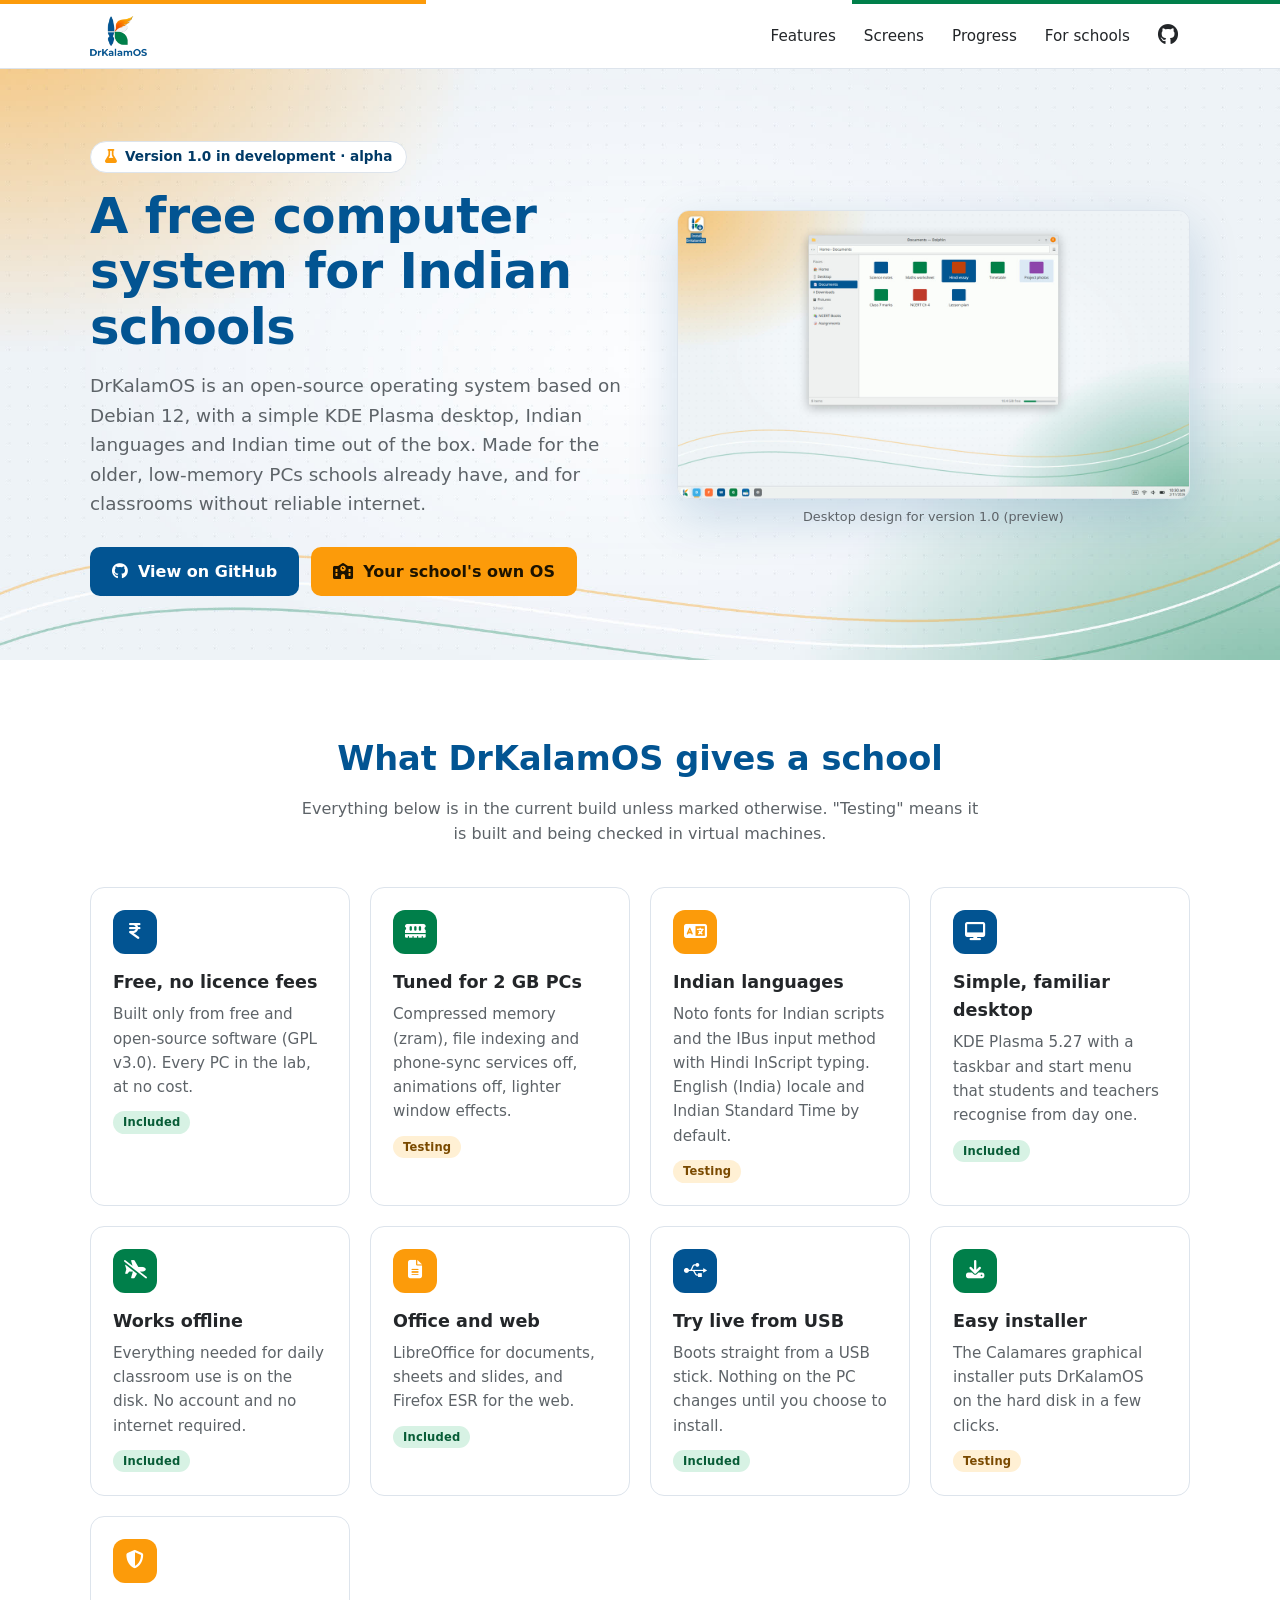
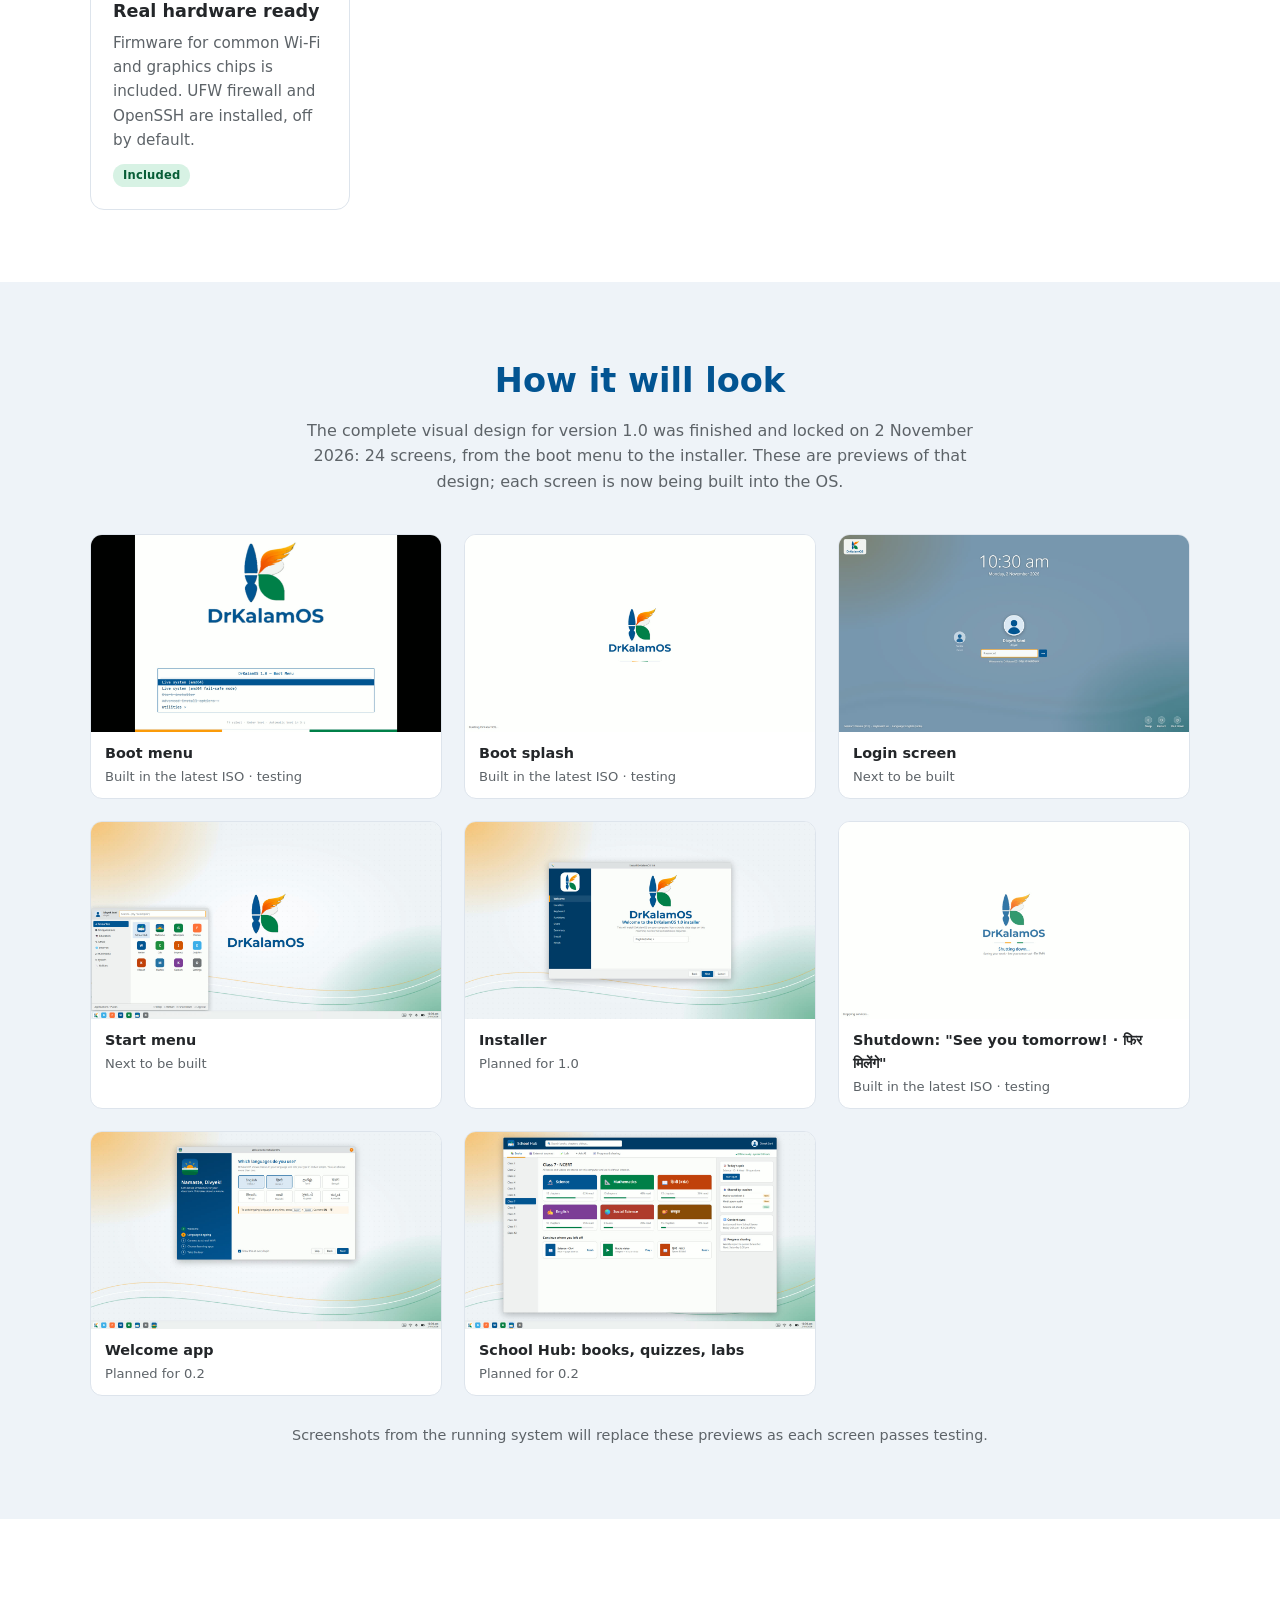
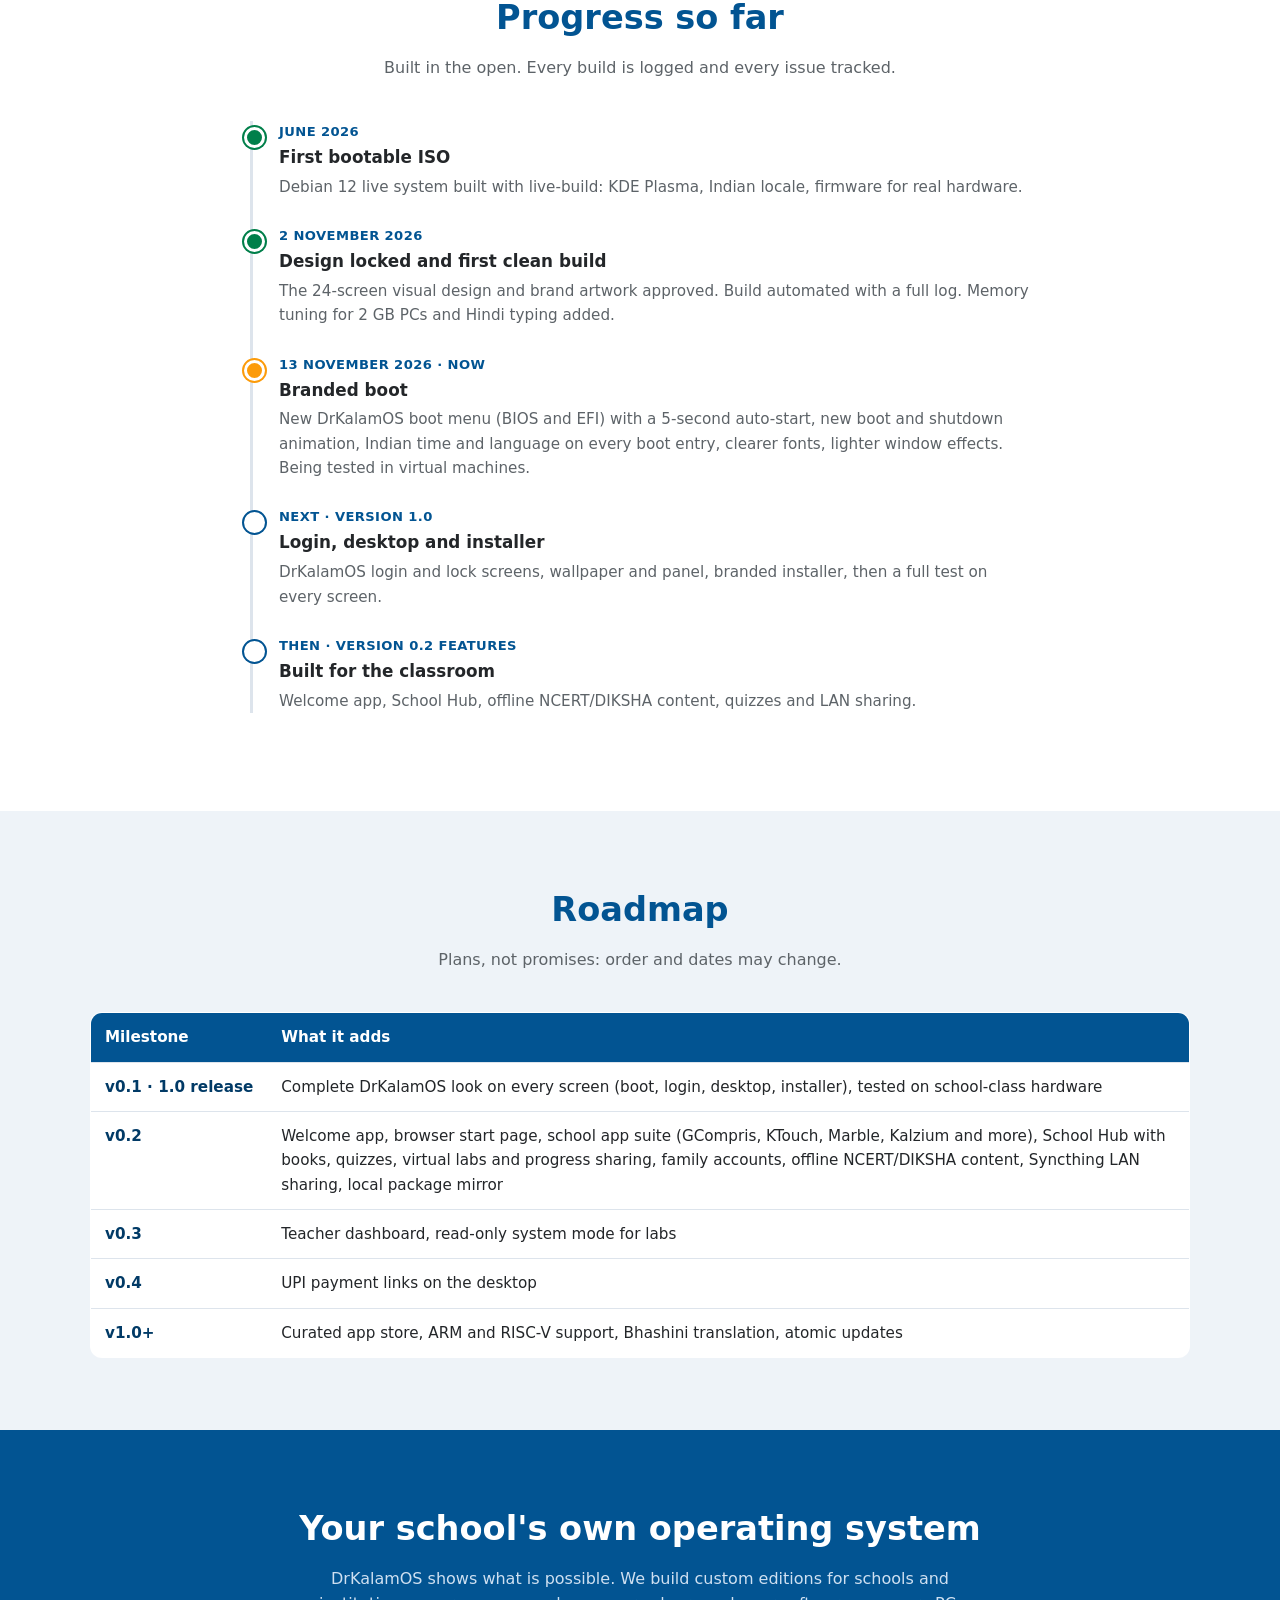
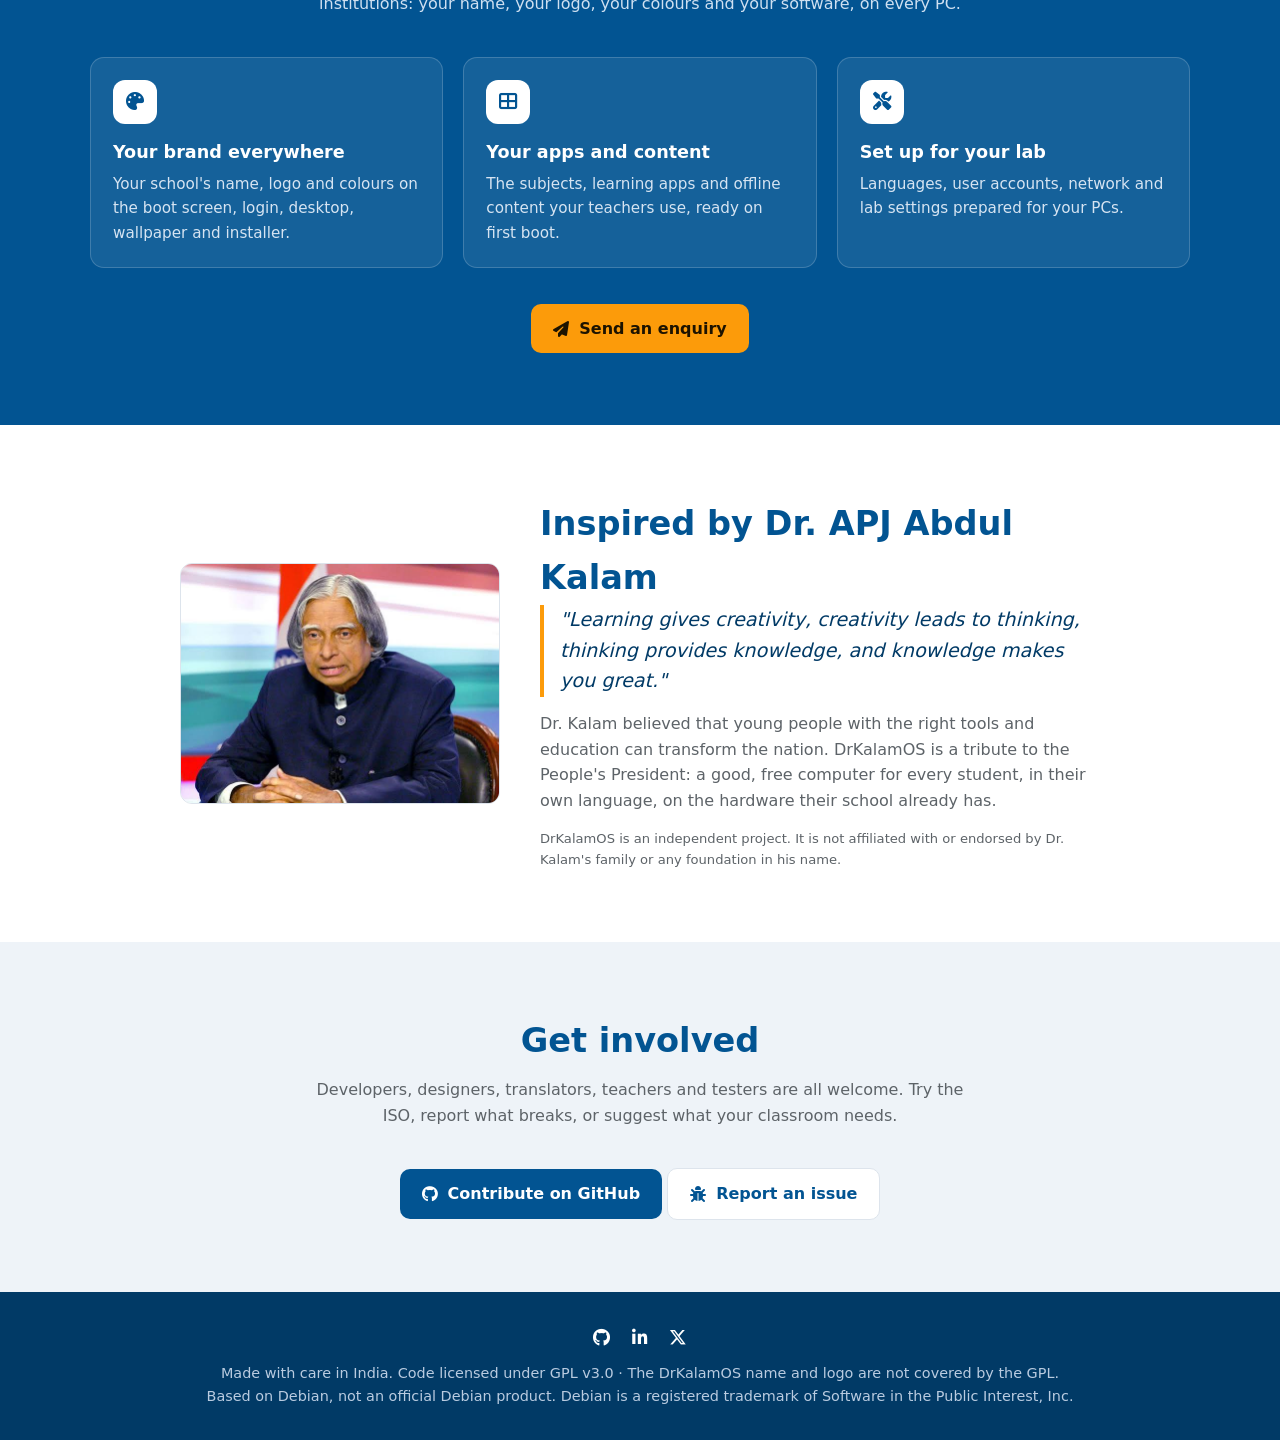
==== commit 0260ae08: "Update site with current project status, design previews and school editions - content matches the r" ====
--- a/index.html
+++ b/index.html
@@ -1,574 +1,283 @@
 <!DOCTYPE html>
 <html lang="en">
 <head>
-    <meta charset="UTF-8" />
-    <meta name="viewport" content="width=device-width, initial-scale=1.0" />
-    <title>DrKalamOS – Open Source OS for India</title>
-    <!-- Font Awesome for Icons -->
-    <link rel="stylesheet" href="https://cdnjs.cloudflare.com/ajax/libs/font-awesome/6.0.0-beta3/css/all.min.css" />
-    <style>
-        /* ── Reset & Base ── */
-        * {
-            margin: 0;
-            padding: 0;
-            box-sizing: border-box;
-        }
-        body {
-            font-family: 'Segoe UI', Roboto, system-ui, sans-serif;
-            background: #f8fafc;
-            color: #0b1e33;
-            line-height: 1.6;
-        }
-        .container {
-            max-width: 1200px;
-            margin: 0 auto;
-            padding: 0 24px;
-        }
-
-        /* ── Header ── */
-        header {
-            background: linear-gradient(135deg, #0b1e33 0%, #1a3a5c 100%);
-            color: #fff;
-            padding: 32px 0 20px;
-            border-bottom: 4px solid #ff9933;
-        }
-        .header-flex {
-            display: flex;
-            align-items: center;
-            justify-content: space-between;
-            flex-wrap: wrap;
-            gap: 16px;
-        }
-        .logo-area {
-            display: flex;
-            align-items: center;
-            gap: 16px;
-        }
-        .logo-area img {
-            height: 56px;
-            width: auto;
-        }
-        .logo-area h1 {
-            font-size: 2rem;
-            font-weight: 700;
-            letter-spacing: -0.5px;
-        }
-        .logo-area h1 span {
-            color: #ff9933;
-        }
-        .tagline {
-            font-size: 1rem;
-            opacity: 0.85;
-            margin-top: 4px;
-        }
-        .header-links {
-            display: flex;
-            align-items: center;
-            gap: 18px;
-            flex-wrap: wrap;
-        }
-        .header-links a {
-            color: #fff;
-            font-size: 1.3rem;
-            transition: color 0.2s;
-        }
-        .header-links a:hover {
-            color: #ff9933;
-        }
-        .btn-outline-light {
-            border: 1.5px solid rgba(255, 255, 255, 0.5);
-            padding: 6px 16px;
-            border-radius: 30px;
-            font-size: 0.9rem;
-            color: #fff;
-            text-decoration: none;
-            transition: 0.2s;
-        }
-        .btn-outline-light:hover {
-            background: #ff9933;
-            border-color: #ff9933;
-            color: #0b1e33;
-        }
-
-        /* ── Hero ── */
-        .hero {
-            background: linear-gradient(135deg, #e6f0fa 0%, #f0f5fb 100%);
-            padding: 60px 0 50px;
-            text-align: center;
-            border-bottom: 1px solid #dce5ef;
-        }
-        .hero h2 {
-            font-size: 2.8rem;
-            font-weight: 700;
-            color: #0b1e33;
-        }
-        .hero h2 i {
-            color: #ff9933;
-        }
-        .hero p {
-            font-size: 1.2rem;
-            max-width: 700px;
-            margin: 16px auto 24px;
-            color: #1e3a5f;
-        }
-        .hero-badges {
-            display: flex;
-            justify-content: center;
-            flex-wrap: wrap;
-            gap: 20px;
-            margin-top: 20px;
-        }
-
-        /* ── Sections ── */
-        section {
-            padding: 50px 0;
-            border-bottom: 1px solid #e2e8f0;
-        }
-        section:last-of-type {
-            border-bottom: none;
-        }
-        .section-title {
-            font-size: 2rem;
-            font-weight: 700;
-            margin-bottom: 32px;
-            text-align: center;
-            color: #0b1e33;
-        }
-        .section-title i {
-            color: #ff9933;
-            margin-right: 10px;
-        }
-
-        /* ── Feature Cards ── */
-        .feature-grid {
-            display: grid;
-            grid-template-columns: repeat(auto-fit, minmax(240px, 1fr));
-            gap: 28px;
-        }
-        .feature-card {
-            background: #fff;
-            border-radius: 16px;
-            padding: 24px 20px;
-            box-shadow: 0 4px 12px rgba(0, 0, 0, 0.04);
-            border-left: 4px solid #ff9933;
-            transition: transform 0.15s;
-        }
-        .feature-card:hover {
-            transform: translateY(-3px);
-        }
-        .feature-card h3 {
-            font-size: 1.2rem;
-            margin-bottom: 8px;
-            display: flex;
-            align-items: center;
-            gap: 10px;
-        }
-        .feature-card h3 i {
-            color: #ff9933;
-            width: 24px;
-        }
-        .feature-card p {
-            color: #2d3f57;
-            font-size: 0.95rem;
-        }
-        .feature-card .badge-status {
-            display: inline-block;
-            font-size: 0.7rem;
-            font-weight: 600;
-            padding: 2px 10px;
-            border-radius: 30px;
-            background: #d1fae5;
-            color: #065f46;
-            margin-top: 10px;
-        }
-        .feature-card .badge-status.alpha {
-            background: #fef3c7;
-            color: #92400e;
-        }
-        .feature-card .badge-status.plan {
-            background: #e0e7ff;
-            color: #3730a3;
-        }
-
-        /* ── Status Tables ── */
-        .status-table-wrap {
-            overflow-x: auto;
-        }
-        .status-table {
-            width: 100%;
-            border-collapse: collapse;
-            font-size: 0.95rem;
-            background: #fff;
-            border-radius: 12px;
-            overflow: hidden;
-            box-shadow: 0 2px 8px rgba(0, 0, 0, 0.04);
-        }
-        .status-table th {
-            background: #0b1e33;
-            color: #fff;
-            padding: 14px 16px;
-            text-align: left;
-            font-weight: 600;
-        }
-        .status-table td {
-            padding: 14px 16px;
-            border-bottom: 1px solid #edf2f7;
-            vertical-align: top;
-        }
-        .status-table tr:last-child td {
-            border-bottom: none;
-        }
-        .status-table .tag {
-            display: inline-block;
-            font-size: 0.7rem;
-            font-weight: 600;
-            padding: 2px 12px;
-            border-radius: 30px;
-        }
-        .tag-done {
-            background: #d1fae5;
-            color: #065f46;
-        }
-        .tag-plan {
-            background: #e0e7ff;
-            color: #3730a3;
-        }
-        .tag-alpha {
-            background: #fef3c7;
-            color: #92400e;
-        }
-
-        /* ── Contribute ── */
-        .contribute-grid {
-            display: grid;
-            grid-template-columns: repeat(auto-fit, minmax(220px, 1fr));
-            gap: 24px;
-            text-align: center;
-        }
-        .contribute-card {
-            background: #fff;
-            border-radius: 16px;
-            padding: 28px 16px;
-            box-shadow: 0 4px 12px rgba(0, 0, 0, 0.04);
-        }
-        .contribute-card i {
-            font-size: 2.4rem;
-            color: #ff9933;
-            margin-bottom: 12px;
-        }
-        .contribute-card h4 {
-            font-size: 1.1rem;
-            margin-bottom: 6px;
-        }
-        .contribute-card p {
-            font-size: 0.9rem;
-            color: #3d5575;
-        }
-
-        /* ── CTA / Footer ── */
-        .cta-section {
-            background: #0b1e33;
-            color: #fff;
-            text-align: center;
-            padding: 48px 0;
-        }
-        .cta-section h2 {
-            font-size: 2rem;
-            margin-bottom: 12px;
-        }
-        .cta-section p {
-            opacity: 0.8;
-            max-width: 600px;
-            margin: 0 auto 24px;
-        }
-        .cta-buttons {
-            display: flex;
-            justify-content: center;
-            flex-wrap: wrap;
-            gap: 16px;
-        }
-        .cta-buttons a {
-            display: inline-flex;
-            align-items: center;
-            gap: 10px;
-            padding: 12px 28px;
-            border-radius: 40px;
-            font-weight: 600;
-            text-decoration: none;
-            transition: 0.2s;
-        }
-        .btn-ghost {
-            background: transparent;
-            border: 1.5px solid rgba(255, 255, 255, 0.3);
-            color: #fff;
-        }
-        .btn-ghost:hover {
-            background: rgba(255, 255, 255, 0.08);
-            border-color: #ff9933;
-        }
-        .btn-primary {
-            background: #ff9933;
-            color: #0b1e33;
-        }
-        .btn-primary:hover {
-            background: #e68a2e;
-            transform: scale(1.02);
-        }
-
-        footer {
-            background: #071524;
-            color: #8ba0b9;
-            text-align: center;
-            padding: 28px 0;
-            font-size: 0.9rem;
-        }
-        footer a {
-            color: #ff9933;
-            text-decoration: none;
-        }
-
-        /* ── Responsive ── */
-        @media (max-width: 768px) {
-            .header-flex {
-                flex-direction: column;
-                align-items: start;
-            }
-            .hero h2 {
-                font-size: 2rem;
-            }
-            .section-title {
-                font-size: 1.6rem;
-            }
-            .status-table th,
-            .status-table td {
-                padding: 10px 12px;
-                font-size: 0.85rem;
-            }
-            .logo-area h1 {
-                font-size: 1.5rem;
-            }
-        }
-    </style>
+  <meta charset="UTF-8">
+  <meta name="viewport" content="width=device-width, initial-scale=1.0">
+  <title>DrKalamOS – A free computer system for Indian schools</title>
+  <meta name="description" content="DrKalamOS is a free, open-source operating system for Indian schools, based on Debian 12 with KDE Plasma, Indian languages and offline use on older PCs. Custom school editions available.">
+  <link rel="canonical" href="https://drkalamos.com/">
+  <link rel="icon" type="image/png" href="favicon.png">
+  <meta property="og:type" content="website">
+  <meta property="og:url" content="https://drkalamos.com/">
+  <meta property="og:title" content="DrKalamOS – A free computer system for Indian schools">
+  <meta property="og:description" content="Free and open source. Debian 12 + KDE Plasma, Indian languages, works offline on 2 GB school PCs.">
+  <meta property="og:image" content="https://drkalamos.com/images/desktop.jpg">
+  <meta name="twitter:card" content="summary_large_image">
+  <link rel="stylesheet" href="https://cdnjs.cloudflare.com/ajax/libs/font-awesome/6.5.1/css/all.min.css">
+  <style>
+    :root {
+      --blue: #025492; --blue-dark: #013A66; --blue-light: #DCE8F5;
+      --saffron: #FC9B0A; --green: #007F4A; --ink: #232629; --muted: #5d6368;
+      --paper: #EEF3F8; --white: #fff; --line: #dde4ec;
+    }
+    * { margin: 0; padding: 0; box-sizing: border-box; }
+    html { scroll-behavior: smooth; }
+    body { font-family: "Segoe UI", Roboto, "Noto Sans", system-ui, sans-serif; color: var(--ink); background: var(--white); line-height: 1.6; }
+    img { max-width: 100%; height: auto; display: block; }
+    html, body { overflow-x: hidden; }
+    a { color: var(--blue); }
+    .wrap { max-width: 1140px; margin: 0 auto; padding: 0 20px; }
+    .tricolor { height: 4px; background: linear-gradient(90deg, var(--saffron) 0 33.3%, #fff 33.3% 66.6%, var(--green) 66.6%); }
+
+    /* nav */
+    nav { position: sticky; top: 0; z-index: 10; background: rgba(255,255,255,.96); backdrop-filter: blur(8px); border-bottom: 1px solid var(--line); }
+    nav .wrap { display: flex; align-items: center; justify-content: space-between; height: 64px; gap: 16px; }
+    nav .brand img { height: 40px; width: auto; }
+    nav ul { display: flex; list-style: none; gap: 4px; align-items: center; }
+    nav ul a { text-decoration: none; color: var(--ink); padding: 8px 12px; border-radius: 8px; font-size: .95rem; }
+    nav ul a:hover { background: var(--blue-light); color: var(--blue); }
+    nav .gh { font-size: 1.3rem; }
+    @media (max-width: 760px) { nav ul li.opt { display: none; } }
+
+    /* hero */
+    .hero { background: var(--paper) url("images/hero-bg.jpg") center / cover no-repeat; padding: 72px 0 64px; }
+    .hero .wrap { display: grid; grid-template-columns: 1.05fr 1fr; gap: 48px; align-items: center; }
+    .pill { display: inline-flex; align-items: center; gap: 8px; background: #fff; border: 1px solid var(--line); color: var(--blue-dark); padding: 4px 14px; border-radius: 30px; font-size: .85rem; font-weight: 600; }
+    .pill i { color: var(--saffron); }
+    .hero h1 { margin-top: 16px; font-size: clamp(2rem, 4.5vw, 3.1rem); line-height: 1.12; color: var(--blue); letter-spacing: -.5px; }
+    .hero p.lead { margin-top: 16px; font-size: 1.15rem; color: var(--muted); max-width: 540px; }
+    .btns { display: flex; flex-wrap: wrap; gap: 12px; margin-top: 28px; }
+    .btn { display: inline-flex; align-items: center; gap: 10px; padding: 12px 22px; border-radius: 10px; font-weight: 600; text-decoration: none; transition: .15s; }
+    .btn-primary { background: var(--blue); color: #fff; }
+    .btn-primary:hover { background: var(--blue-dark); }
+    .btn-accent { background: var(--saffron); color: #1d1300; }
+    .btn-accent:hover { filter: brightness(.95); }
+    .btn-ghost { background: #fff; color: var(--blue); border: 1px solid var(--line); }
+    .hero .shot { border-radius: 12px; overflow: hidden; box-shadow: 0 18px 50px rgba(2,84,146,.18); border: 1px solid var(--line); }
+    .cap { font-size: .8rem; color: var(--muted); margin-top: 8px; text-align: center; }
+    .hero .wrap > * { min-width: 0; }
+    @media (max-width: 900px) { .hero .wrap { grid-template-columns: minmax(0, 1fr); } }
+    @media (max-width: 480px) { .btn { width: 100%; justify-content: center; } nav ul a { padding: 8px 8px; } .gallery { grid-template-columns: minmax(0, 1fr); } }
+
+    section { padding: 72px 0; }
+    section.alt { background: var(--paper); }
+    h2 { font-size: clamp(1.6rem, 3vw, 2.1rem); color: var(--blue); text-align: center; }
+    .sub { text-align: center; color: var(--muted); max-width: 680px; margin: 10px auto 40px; }
+
+    /* features */
+    .grid { display: grid; grid-template-columns: repeat(auto-fit, minmax(250px, 1fr)); gap: 20px; }
+    .card { background: #fff; border: 1px solid var(--line); border-radius: 14px; padding: 22px; }
+    .card .ic { width: 44px; height: 44px; border-radius: 12px; display: grid; place-items: center; color: #fff; background: var(--blue); font-size: 1.15rem; }
+    .card:nth-child(3n+2) .ic { background: var(--green); }
+    .card:nth-child(3n) .ic { background: var(--saffron); }
+    .card h3 { font-size: 1.1rem; margin: 14px 0 6px; }
+    .card p { color: var(--muted); font-size: .95rem; }
+    .tag { display: inline-block; margin-top: 12px; font-size: .72rem; font-weight: 700; padding: 2px 10px; border-radius: 20px; letter-spacing: .2px; }
+    .t-in { background: #d7f2e4; color: #075c36; }
+    .t-test { background: #fff0d4; color: #7a4a00; }
+    .t-plan { background: var(--blue-light); color: var(--blue-dark); }
+
+    /* gallery */
+    .gallery { display: grid; grid-template-columns: repeat(auto-fit, minmax(300px, 1fr)); gap: 22px; }
+    .gallery figure { background: #fff; border: 1px solid var(--line); border-radius: 12px; overflow: hidden; }
+    .gallery a { display: block; }
+    .gallery figcaption { padding: 10px 14px; font-size: .9rem; }
+    .gallery figcaption b { display: block; }
+    .gallery figcaption span { color: var(--muted); font-size: .82rem; }
+    .note { margin: 28px auto 0; max-width: 760px; text-align: center; font-size: .9rem; color: var(--muted); }
+
+    /* timeline */
+    .timeline { max-width: 780px; margin: 0 auto; border-left: 3px solid var(--line); padding-left: 26px; }
+    .tl { position: relative; margin-bottom: 26px; }
+    .tl::before { content: ""; position: absolute; left: -35px; top: 6px; width: 15px; height: 15px; border-radius: 50%; background: var(--green); border: 3px solid #fff; box-shadow: 0 0 0 2px var(--green); }
+    .tl.now::before { background: var(--saffron); box-shadow: 0 0 0 2px var(--saffron); }
+    .tl.next::before { background: #fff; box-shadow: 0 0 0 2px var(--blue); }
+    .tl .d { font-size: .82rem; font-weight: 700; color: var(--blue); text-transform: uppercase; letter-spacing: .4px; }
+    .tl h3 { font-size: 1.05rem; margin: 2px 0 4px; }
+    .tl p { color: var(--muted); font-size: .95rem; }
+
+    /* roadmap table */
+    .table-wrap { overflow-x: auto; }
+    table { width: 100%; border-collapse: collapse; background: #fff; border-radius: 12px; overflow: hidden; border: 1px solid var(--line); font-size: .95rem; }
+    th { background: var(--blue); color: #fff; text-align: left; padding: 12px 14px; }
+    td { padding: 12px 14px; border-top: 1px solid var(--line); vertical-align: top; }
+    td:first-child { font-weight: 700; white-space: nowrap; color: var(--blue-dark); }
+
+    /* schools */
+    .schools { background: var(--blue); color: #fff; }
+    .schools h2 { color: #fff; }
+    .schools .sub { color: #cfe0f1; }
+    .schools .grid .card { background: rgba(255,255,255,.08); border-color: rgba(255,255,255,.18); color: #fff; }
+    .schools .grid .card p { color: #d6e4f2; }
+    .schools .grid .card .ic { background: #fff; color: var(--blue); }
+    .center { text-align: center; margin-top: 36px; }
+
+    /* tribute */
+    .tribute .wrap { display: grid; grid-template-columns: 320px 1fr; gap: 40px; align-items: center; max-width: 960px; }
+    .tribute img { border-radius: 12px; border: 1px solid var(--line); }
+    .tribute blockquote { font-size: 1.2rem; font-style: italic; color: var(--blue-dark); border-left: 4px solid var(--saffron); padding-left: 16px; }
+    .tribute p { margin-top: 14px; color: var(--muted); }
+    .tribute .small { font-size: .82rem; }
+    .tribute h2 { text-align: left; }
+    @media (max-width: 760px) { .tribute .wrap { grid-template-columns: 1fr; } }
+
+    footer { background: var(--blue-dark); color: #b9cbe0; padding: 32px 0; font-size: .9rem; text-align: center; }
+    footer a { color: #fff; text-decoration: none; margin: 0 8px; }
+    footer .links { margin-bottom: 10px; font-size: 1.1rem; }
+  </style>
 </head>
 <body>
 
-    <!-- ═══════ HEADER ═══════ -->
-    <header>
-        <div class="container header-flex">
-            <div class="logo-area">
-                <!-- Replace src with your actual logo file -->
-                <img src="logo.png" alt="DrKalamOS Logo" onerror="this.style.display='none'" />
-                <!-- <div>
-                    <h1>Dr<span>Kalam</span>OS</h1>
-                    <div class="tagline">Open Source · Offline-First · Made in India</div>
-                </div> -->
-            </div>
-            <div class="header-links">
-                <a href="https://github.com/divyekksoni/drkalam-os" target="_blank" aria-label="GitHub"><i class="fab fa-github"></i></a>
-                <a href="https://linkedin.com/company/drkalamos" target="_blank" aria-label="LinkedIn"><i class="fab fa-linkedin-in"></i></a>
-                <a href="https://twitter.com/DrKalamOS" target="_blank" aria-label="Twitter"><i class="fab fa-twitter"></i></a>
-                <a href="#contribute" class="btn-outline-light">Contribute</a>
-            </div>
-        </div>
-    </header>
-
-    <!-- ═══════ HERO ═══════ -->
-    <section class="hero">
-        <div class="container">
-            <h2><i class="fas fa-rocket"></i> An OS that takes flight</h2>
-            <p>
-                DrKalamOS is an open‑source, offline‑first operating system built for Indian schools,
-                government offices, and beyond. Inspired by Dr. A.P.J. Abdul Kalam's vision of self‑reliance.
-            </p>
-            <div class="hero-badges">
-                <!-- Product Hunt Upvote Button (replace data-id with your actual Product Hunt post ID) -->
-                <a href="https://www.producthunt.com/posts/drkalamos" target="_blank" style="display:inline-block; text-decoration:none;">
-                    <img src="https://api.producthunt.com/widgets/embed-image/v1/featured.svg?post_id=123456&theme=light" 
-                         alt="Product Hunt - DrKalamOS" style="width:200px; height:54px;" />
-                </a>
-                <!-- GitHub Star Button (replace YourOrg/DrKalamOS) -->
-                <a href="https://github.com/divyekksoni/drkalam-os" target="_blank" style="display:inline-block; text-decoration:none;">
-                    <img src="https://img.shields.io/github/stars/divyekksoni/drkalam-os?style=social&label=Star%20on%20GitHub" alt="GitHub stars" />
-                </a>
-            </div>
-        </div>
-    </section>
-
-    <!-- ═══════ FEATURES ═══════ -->
-    <section id="features">
-        <div class="container">
-            <h2 class="section-title"><i class="fas fa-cogs"></i> Core Features</h2>
-            <div class="feature-grid">
-
-                <div class="feature-card">
-                    <h3><i class="fas fa-tachometer-alt"></i> Lightweight & Fast</h3>
-                    <p>Runs on 2 GB RAM and 10+ year old hardware. Optimised Xfce desktop for speed.</p>
-                    <span class="badge-status alpha">Alpha</span>
-                </div>
-
-                <div class="feature-card">
-                    <h3><i class="fas fa-language"></i> 22+ Indian Languages</h3>
-                    <p>Full support for Indic scripts, fonts, and phonetic typing (Inscript / M17n).</p>
-                    <span class="badge-status alpha">Alpha</span>
-                </div>
-
-                <div class="feature-card">
-                    <h3><i class="fas fa-wifi-slash"></i> Offline-First</h3>
-                    <p>Works without internet. Local content, P2P sharing, and offline quizzes.</p>
-                    <span class="badge-status alpha">Alpha</span>
-                </div>
-
-                <div class="feature-card">
-                    <h3><i class="fas fa-book-open"></i> Education Ready</h3>
-                    <p>DIKSHA NCERT content, teacher dashboard, and exam mode (planned).</p>
-                    <span class="badge-status plan">Planned</span>
-                </div>
-
-                <div class="feature-card">
-                    <h3><i class="fas fa-shield-alt"></i> Secure by Design</h3>
-                    <p>Read‑only root with overlay (kiosk mode), UFW firewall, and OpenSSH.</p>
-                    <span class="badge-status plan">Planned</span>
-                </div>
-
-                <div class="feature-card">
-                    <h3><i class="fas fa-microchip"></i> RISC‑V Ready</h3>
-                    <p>Future support for Indian‑made RISC‑V chips and low‑cost ARM devices.</p>
-                    <span class="badge-status plan">Planned</span>
-                </div>
-
-            </div>
-        </div>
-    </section>
-
-    <!-- ═══════ WHAT'S DONE & PLANNED ═══════ -->
-    <section id="roadmap">
-        <div class="container">
-            <h2 class="section-title"><i class="fas fa-map-signs"></i> Project Orbit Tracker</h2>
-
-            <h3 style="margin: 0 0 12px 0; color: #065f46;"><i class="fas fa-check-circle" style="color:#059669;"></i> What's Already Done (Alpha v0.1)</h3>
-            <div class="status-table-wrap" style="margin-bottom: 40px;">
-                <table class="status-table">
-                    <thead><tr><th>Feature</th><th>Status</th><th>Notes</th></tr></thead>
-                    <tbody>
-                        <tr><td>Linux kernel 6.x (LTS)</td><td><span class="tag tag-done">Done</span></td><td>Stable, hardware compatible</td></tr>
-                        <tr><td>Xfce desktop + custom theme</td><td><span class="tag tag-done">Done</span></td><td>Lightweight, runs on 2 GB RAM</td></tr>
-                        <tr><td>Indic fonts &amp; IBus typing</td><td><span class="tag tag-done">Done</span></td><td>22+ languages, Alt+Shift toggle</td></tr>
-                        <tr><td>LibreOffice + Firefox ESR</td><td><span class="tag tag-done">Done</span></td><td>Full productivity suite</td></tr>
-                        <tr><td>OpenSSH, NetworkManager, UFW</td><td><span class="tag tag-done">Done</span></td><td>Remote access &amp; security</td></tr>
-                        <tr><td>Custom boot splash (logo)</td><td><span class="tag tag-done">Done</span></td><td>Your logo during boot</td></tr>
-                        <tr><td>Offline-first package cache</td><td><span class="tag tag-done">Done</span></td><td>Core apps work without internet</td></tr>
-                    </tbody>
-                </table>
-            </div>
-
-            <h3 style="margin: 0 0 12px 0; color: #3730a3;"><i class="fas fa-clock" style="color:#4f46e5;"></i> What We Are Planning</h3>
-            <div class="status-table-wrap">
-                <table class="status-table">
-                    <thead><tr><th>Feature</th><th>Priority</th><th>Target Release</th><th>Notes</th></tr></thead>
-                    <tbody>
-                        <tr><td>DIKSHA NCERT offline content</td><td><span class="tag tag-plan">High</span></td><td>v0.2</td><td>E‑books, teacher resources</td></tr>
-                        <tr><td>Offline quiz engine</td><td><span class="tag tag-plan">High</span></td><td>v0.2</td><td>Auto‑grade, SQLite storage</td></tr>
-                        <tr><td>Syncthing P2P file sharing</td><td><span class="tag tag-plan">High</span></td><td>v0.2</td><td>LAN‑only sharing for schools</td></tr>
-                        <tr><td>Local APT mirror script</td><td><span class="tag tag-plan">High</span></td><td>v0.2</td><td>Save bandwidth for labs</td></tr>
-                        <tr><td>Teacher dashboard (VNC)</td><td><span class="tag tag-plan">High</span></td><td>v0.3</td><td>Screen view, assignment drop</td></tr>
-                        <tr><td>Read‑only root + overlay</td><td><span class="tag tag-plan">Medium</span></td><td>v0.3</td><td>Kiosk mode for schools</td></tr>
-                        <tr><td>UPI intent handler</td><td><span class="tag tag-plan">Medium</span></td><td>v0.4</td><td>Desktop QR payments</td></tr>
-                        <tr><td>Indian App Store (curated FOSS)</td><td><span class="tag tag-plan">Medium</span></td><td>v1.0</td><td>Indian‑language apps</td></tr>
-                        <tr><td>ARM / RISC‑V support</td><td><span class="tag tag-plan">Medium</span></td><td>v1.0</td><td>Indian‑made chips</td></tr>
-                        <tr><td>Bhashini AI translation SDK</td><td><span class="tag tag-plan">Low</span></td><td>v1.2</td><td>Developer SDK</td></tr>
-                        <tr><td>Atomic system updates</td><td><span class="tag tag-plan">Low</span></td><td>v1.5</td><td>Transaction‑based updates</td></tr>
-                    </tbody>
-                </table>
-            </div>
-        </div>
-    </section>
-
-    <!-- ═══════ CONTRIBUTE ═══════ -->
-    <section id="contribute">
-        <div class="container">
-            <h2 class="section-title"><i class="fas fa-users"></i> Join the Launch Sequence</h2>
-            <p style="text-align:center; max-width:700px; margin:0 auto 32px; color:#2d3f57;">
-                DrKalamOS is built by the community, for the community. Everyone is welcome — developers, designers, educators, translators, and testers.
-            </p>
-
-            <div class="contribute-grid">
-                <div class="contribute-card">
-                    <i class="fas fa-code"></i>
-                    <h4>Developers</h4>
-                    <p>Pick a "good first issue" on GitHub. Help with build scripts, features, or bug fixes.</p>
-                </div>
-                <div class="contribute-card">
-                    <i class="fas fa-language"></i>
-                    <h4>Translators</h4>
-                    <p>Add support for more Indian languages. Translate UI, docs, and content.</p>
-                </div>
-                <div class="contribute-card">
-                    <i class="fas fa-chalkboard-teacher"></i>
-                    <h4>Educators</h4>
-                    <p>Test the OS in your classroom. Share feedback, suggest features, and pilot the OS.</p>
-                </div>
-                <div class="contribute-card">
-                    <i class="fas fa-paint-brush"></i>
-                    <h4>Designers</h4>
-                    <p>Improve the desktop theme, icons, and branding. Make DrKalamOS beautiful.</p>
-                </div>
-                <div class="contribute-card">
-                    <i class="fas fa-bug"></i>
-                    <h4>Testers</h4>
-                    <p>Run the OS on different hardware. Report bugs and help us improve stability.</p>
-                </div>
-                <div class="contribute-card">
-                    <i class="fas fa-bullhorn"></i>
-                    <h4>Advocates</h4>
-                    <p>Spread the word. Connect us with schools, colleges, and government bodies.</p>
-                </div>
-            </div>
-
-            <div style="text-align:center; margin-top: 36px;">
-                <a href="https://github.com/divyekksoni/drkalam-os" target="_blank" class="btn-primary" style="display:inline-block; padding:14px 40px; border-radius:40px; text-decoration:none; font-weight:600; background:#ff9933; color:#0b1e33;">
-                    <i class="fab fa-github"></i> Contribute on GitHub
-                </a>
-            </div>
-        </div>
-    </section>
-
-    <!-- ═══════ CTA / FOOTER ═══════ -->
-    <section class="cta-section">
-        <div class="container">
-            <h2><i class="fas fa-rocket" style="color:#ff9933;"></i> Ready to take flight?</h2>
-            <p>
-                Star the repo, join our community, or reach out to pilot DrKalamOS in your school or organisation.
-            </p>
-            <div class="cta-buttons">
-                <a href="https://github.com/divyekksoni/drkalam-os" target="_blank" class="btn-ghost">
-                    <i class="fab fa-github"></i> GitHub
-                </a>
-                <a href="https://linkedin.com/company/drkalamos" target="_blank" class="btn-ghost">
-                    <i class="fab fa-linkedin-in"></i> LinkedIn
-                </a>
-                <a href="https://twitter.com/DrKalamOS" target="_blank" class="btn-ghost">
-                    <i class="fab fa-twitter"></i> Twitter
-                </a>
-                <a href="#contribute" class="btn-primary">
-                    <i class="fas fa-hand-peace"></i> Get Involved
-                </a>
-            </div>
-        </div>
-    </section>
-
-    <footer>
-        <div class="container">
-            <p>
-                Built with <i class="fas fa-heart" style="color:#ff9933;"></i> in India, for the world.
-                Inspired by Dr. Kalam's dream: <em>"Let us sacrifice our today so that our children can have a better tomorrow."</em>
-            </p>
-            <p style="margin-top: 8px;">
-                <a href="https://github.com/divyekksoni/drkalam-os" target="_blank">GitHub</a> &middot;
-                <a href="https://linkedin.com/company/drkalamos" target="_blank">LinkedIn</a> &middot;
-                <a href="https://twitter.com/DrKalamOS" target="_blank">Twitter</a>
-            </p>
-        </div>
-    </footer>
+<div class="tricolor"></div>
+<nav>
+  <div class="wrap">
+    <a class="brand" href="#top" aria-label="DrKalamOS home"><img src="logo.png" alt="DrKalamOS"></a>
+    <ul>
+      <li class="opt"><a href="#features">Features</a></li>
+      <li class="opt"><a href="#screens">Screens</a></li>
+      <li class="opt"><a href="#progress">Progress</a></li>
+      <li><a href="#schools">For schools</a></li>
+      <li><a class="gh" href="https://github.com/divyekksoni/drkalam-os" target="_blank" rel="noopener" aria-label="GitHub"><i class="fab fa-github"></i></a></li>
+    </ul>
+  </div>
+</nav>
+
+<header class="hero" id="top">
+  <div class="wrap">
+    <div>
+      <span class="pill"><i class="fas fa-flask"></i> Version 1.0 in development · alpha</span>
+      <h1>A free computer system for Indian schools</h1>
+      <p class="lead">DrKalamOS is an open-source operating system based on Debian 12, with a simple KDE Plasma desktop, Indian languages and Indian time out of the box. Made for the older, low-memory PCs schools already have, and for classrooms without reliable internet.</p>
+      <div class="btns">
+        <a class="btn btn-primary" href="https://github.com/divyekksoni/drkalam-os" target="_blank" rel="noopener"><i class="fab fa-github"></i> View on GitHub</a>
+        <a class="btn btn-accent" href="#schools"><i class="fas fa-school"></i> Your school's own OS</a>
+      </div>
+    </div>
+    <div>
+      <div class="shot"><img src="images/desktop.jpg" alt="DrKalamOS desktop design preview" width="1280" height="720"></div>
+      <p class="cap">Desktop design for version 1.0 (preview)</p>
+    </div>
+  </div>
+</header>
+
+<section id="features">
+  <div class="wrap">
+    <h2>What DrKalamOS gives a school</h2>
+    <p class="sub">Everything below is in the current build unless marked otherwise. "Testing" means it is built and being checked in virtual machines.</p>
+    <div class="grid">
+      <div class="card"><div class="ic"><i class="fas fa-indian-rupee-sign"></i></div><h3>Free, no licence fees</h3><p>Built only from free and open-source software (GPL v3.0). Every PC in the lab, at no cost.</p><span class="tag t-in">Included</span></div>
+      <div class="card"><div class="ic"><i class="fas fa-memory"></i></div><h3>Tuned for 2 GB PCs</h3><p>Compressed memory (zram), file indexing and phone-sync services off, animations off, lighter window effects.</p><span class="tag t-test">Testing</span></div>
+      <div class="card"><div class="ic"><i class="fas fa-language"></i></div><h3>Indian languages</h3><p>Noto fonts for Indian scripts and the IBus input method with Hindi InScript typing. English (India) locale and Indian Standard Time by default.</p><span class="tag t-test">Testing</span></div>
+      <div class="card"><div class="ic"><i class="fas fa-desktop"></i></div><h3>Simple, familiar desktop</h3><p>KDE Plasma 5.27 with a taskbar and start menu that students and teachers recognise from day one.</p><span class="tag t-in">Included</span></div>
+      <div class="card"><div class="ic"><i class="fas fa-plane-slash"></i></div><h3>Works offline</h3><p>Everything needed for daily classroom use is on the disk. No account and no internet required.</p><span class="tag t-in">Included</span></div>
+      <div class="card"><div class="ic"><i class="fas fa-file-lines"></i></div><h3>Office and web</h3><p>LibreOffice for documents, sheets and slides, and Firefox ESR for the web.</p><span class="tag t-in">Included</span></div>
+      <div class="card"><div class="ic"><i class="fab fa-usb"></i></div><h3>Try live from USB</h3><p>Boots straight from a USB stick. Nothing on the PC changes until you choose to install.</p><span class="tag t-in">Included</span></div>
+      <div class="card"><div class="ic"><i class="fas fa-download"></i></div><h3>Easy installer</h3><p>The Calamares graphical installer puts DrKalamOS on the hard disk in a few clicks.</p><span class="tag t-test">Testing</span></div>
+      <div class="card"><div class="ic"><i class="fas fa-shield-halved"></i></div><h3>Real hardware ready</h3><p>Firmware for common Wi-Fi and graphics chips is included. UFW firewall and OpenSSH are installed, off by default.</p><span class="tag t-in">Included</span></div>
+    </div>
+  </div>
+</section>
+
+<section id="screens" class="alt">
+  <div class="wrap">
+    <h2>How it will look</h2>
+    <p class="sub">The complete visual design for version 1.0 was finished and locked on 2 November 2026: 24 screens, from the boot menu to the installer. These are previews of that design; each screen is now being built into the OS.</p>
+    <div class="gallery">
+      <figure><a href="images/boot.jpg" target="_blank"><img src="images/boot.jpg" alt="Boot menu" loading="lazy" width="1280" height="720"></a><figcaption><b>Boot menu</b><span>Built in the latest ISO · testing</span></figcaption></figure>
+      <figure><a href="images/splash.jpg" target="_blank"><img src="images/splash.jpg" alt="Boot splash" loading="lazy" width="1280" height="720"></a><figcaption><b>Boot splash</b><span>Built in the latest ISO · testing</span></figcaption></figure>
+      <figure><a href="images/login.jpg" target="_blank"><img src="images/login.jpg" alt="Login screen" loading="lazy" width="1280" height="720"></a><figcaption><b>Login screen</b><span>Next to be built</span></figcaption></figure>
+      <figure><a href="images/launcher.jpg" target="_blank"><img src="images/launcher.jpg" alt="Start menu" loading="lazy" width="1280" height="720"></a><figcaption><b>Start menu</b><span>Next to be built</span></figcaption></figure>
+      <figure><a href="images/install.jpg" target="_blank"><img src="images/install.jpg" alt="Installer" loading="lazy" width="1280" height="720"></a><figcaption><b>Installer</b><span>Planned for 1.0</span></figcaption></figure>
+      <figure><a href="images/shutdown.jpg" target="_blank"><img src="images/shutdown.jpg" alt="Shutdown screen" loading="lazy" width="1280" height="720"></a><figcaption><b>Shutdown: "See you tomorrow! · फिर मिलेंगे"</b><span>Built in the latest ISO · testing</span></figcaption></figure>
+      <figure><a href="images/welcome.jpg" target="_blank"><img src="images/welcome.jpg" alt="Welcome app" loading="lazy" width="1280" height="720"></a><figcaption><b>Welcome app</b><span>Planned for 0.2</span></figcaption></figure>
+      <figure><a href="images/hub.jpg" target="_blank"><img src="images/hub.jpg" alt="School Hub" loading="lazy" width="1280" height="720"></a><figcaption><b>School Hub: books, quizzes, labs</b><span>Planned for 0.2</span></figcaption></figure>
+    </div>
+    <p class="note">Screenshots from the running system will replace these previews as each screen passes testing.</p>
+  </div>
+</section>
+
+<section id="progress">
+  <div class="wrap">
+    <h2>Progress so far</h2>
+    <p class="sub">Built in the open. Every build is logged and every issue tracked.</p>
+    <div class="timeline">
+      <div class="tl"><div class="d">June 2026</div><h3>First bootable ISO</h3><p>Debian 12 live system built with live-build: KDE Plasma, Indian locale, firmware for real hardware.</p></div>
+      <div class="tl"><div class="d">2 November 2026</div><h3>Design locked and first clean build</h3><p>The 24-screen visual design and brand artwork approved. Build automated with a full log. Memory tuning for 2 GB PCs and Hindi typing added.</p></div>
+      <div class="tl now"><div class="d">13 November 2026 · now</div><h3>Branded boot</h3><p>New DrKalamOS boot menu (BIOS and EFI) with a 5-second auto-start, new boot and shutdown animation, Indian time and language on every boot entry, clearer fonts, lighter window effects. Being tested in virtual machines.</p></div>
+      <div class="tl next"><div class="d">Next · version 1.0</div><h3>Login, desktop and installer</h3><p>DrKalamOS login and lock screens, wallpaper and panel, branded installer, then a full test on every screen.</p></div>
+      <div class="tl next"><div class="d">Then · version 0.2 features</div><h3>Built for the classroom</h3><p>Welcome app, School Hub, offline NCERT/DIKSHA content, quizzes and LAN sharing.</p></div>
+    </div>
+  </div>
+</section>
+
+<section class="alt" id="roadmap">
+  <div class="wrap">
+    <h2>Roadmap</h2>
+    <p class="sub">Plans, not promises: order and dates may change.</p>
+    <div class="table-wrap">
+      <table>
+        <thead><tr><th>Milestone</th><th>What it adds</th></tr></thead>
+        <tbody>
+          <tr><td>v0.1 · 1.0 release</td><td>Complete DrKalamOS look on every screen (boot, login, desktop, installer), tested on school-class hardware</td></tr>
+          <tr><td>v0.2</td><td>Welcome app, browser start page, school app suite (GCompris, KTouch, Marble, Kalzium and more), School Hub with books, quizzes, virtual labs and progress sharing, family accounts, offline NCERT/DIKSHA content, Syncthing LAN sharing, local package mirror</td></tr>
+          <tr><td>v0.3</td><td>Teacher dashboard, read-only system mode for labs</td></tr>
+          <tr><td>v0.4</td><td>UPI payment links on the desktop</td></tr>
+          <tr><td>v1.0+</td><td>Curated app store, ARM and RISC-V support, Bhashini translation, atomic updates</td></tr>
+        </tbody>
+      </table>
+    </div>
+  </div>
+</section>
+
+<section class="schools" id="schools">
+  <div class="wrap">
+    <h2>Your school's own operating system</h2>
+    <p class="sub">DrKalamOS shows what is possible. We build custom editions for schools and institutions: your name, your logo, your colours and your software, on every PC.</p>
+    <div class="grid">
+      <div class="card"><div class="ic"><i class="fas fa-palette"></i></div><h3>Your brand everywhere</h3><p>Your school's name, logo and colours on the boot screen, login, desktop, wallpaper and installer.</p></div>
+      <div class="card"><div class="ic"><i class="fas fa-th-large"></i></div><h3>Your apps and content</h3><p>The subjects, learning apps and offline content your teachers use, ready on first boot.</p></div>
+      <div class="card"><div class="ic"><i class="fas fa-tools"></i></div><h3>Set up for your lab</h3><p>Languages, user accounts, network and lab settings prepared for your PCs.</p></div>
+    </div>
+    <div class="center">
+      <a class="btn btn-accent" href="https://github.com/divyekksoni/drkalam-os/issues/new?title=Custom%20OS%20enquiry" target="_blank" rel="noopener"><i class="fas fa-paper-plane"></i> Send an enquiry</a>
+    </div>
+  </div>
+</section>
+
+<section class="tribute">
+  <div class="wrap">
+    <img src="images/kalam-sir.jpg" alt="Dr. APJ Abdul Kalam" width="638" height="480" loading="lazy">
+    <div>
+      <h2>Inspired by Dr. APJ Abdul Kalam</h2>
+      <blockquote>"Learning gives creativity, creativity leads to thinking, thinking provides knowledge, and knowledge makes you great."</blockquote>
+      <p>Dr. Kalam believed that young people with the right tools and education can transform the nation. DrKalamOS is a tribute to the People's President: a good, free computer for every student, in their own language, on the hardware their school already has.</p>
+      <p class="small">DrKalamOS is an independent project. It is not affiliated with or endorsed by Dr. Kalam's family or any foundation in his name.</p>
+    </div>
+  </div>
+</section>
+
+<section class="alt" id="contribute">
+  <div class="wrap">
+    <h2>Get involved</h2>
+    <p class="sub">Developers, designers, translators, teachers and testers are all welcome. Try the ISO, report what breaks, or suggest what your classroom needs.</p>
+    <div class="center" style="margin-top:0">
+      <a class="btn btn-primary" href="https://github.com/divyekksoni/drkalam-os" target="_blank" rel="noopener"><i class="fab fa-github"></i> Contribute on GitHub</a>
+      <a class="btn btn-ghost" href="https://github.com/divyekksoni/drkalam-os/issues" target="_blank" rel="noopener"><i class="fas fa-bug"></i> Report an issue</a>
+    </div>
+  </div>
+</section>
+
+<footer>
+  <div class="wrap">
+    <div class="links">
+      <a href="https://github.com/divyekksoni/drkalam-os" target="_blank" rel="noopener" aria-label="GitHub"><i class="fab fa-github"></i></a>
+      <a href="https://www.linkedin.com/company/drkalam-os/" target="_blank" rel="noopener" aria-label="LinkedIn"><i class="fab fa-linkedin-in"></i></a>
+      <a href="https://twitter.com/DrKalamOS" target="_blank" rel="noopener" aria-label="X / Twitter"><i class="fab fa-x-twitter"></i></a>
+    </div>
+    <p>Made with care in India. Code licensed under GPL v3.0 · The DrKalamOS name and logo are not covered by the GPL.</p>
+    <p>Based on Debian, not an official Debian product. Debian is a registered trademark of Software in the Public Interest, Inc.</p>
+  </div>
+</footer>
 
 </body>
-</html>+</html>
